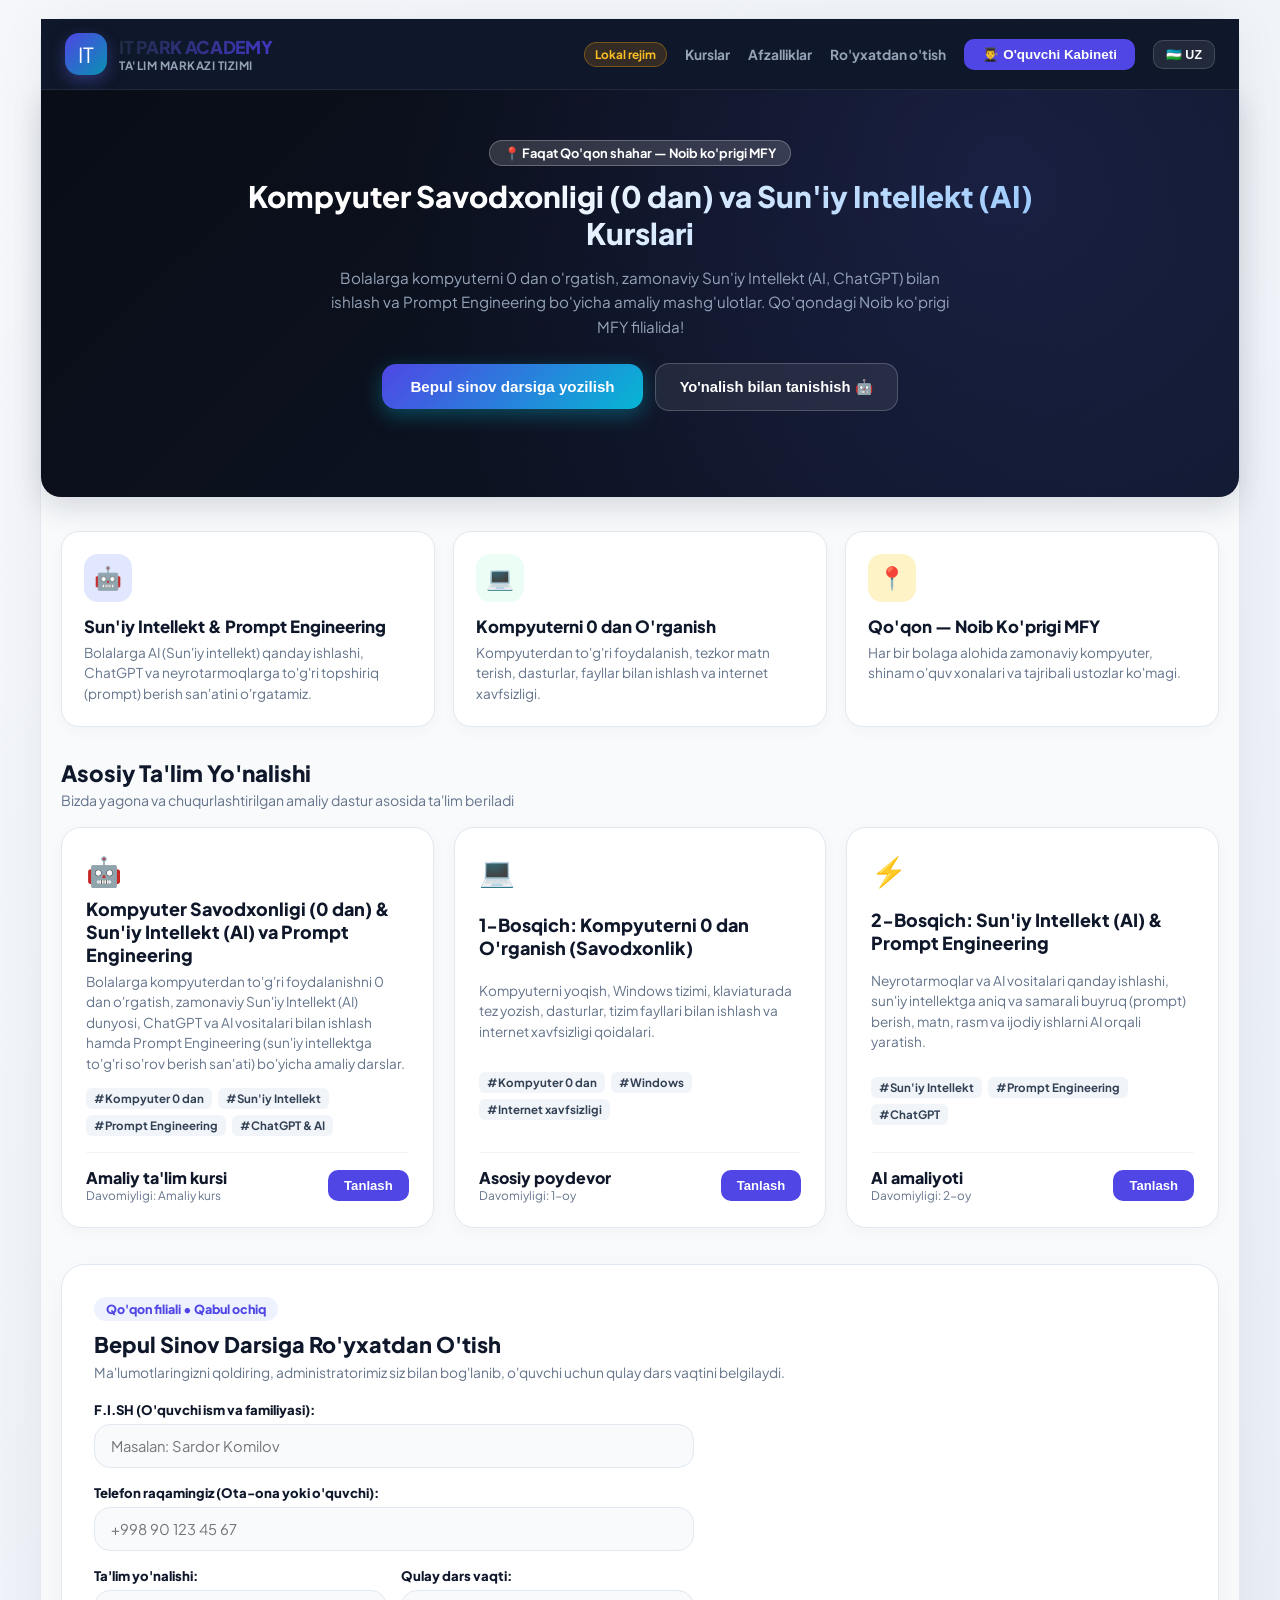
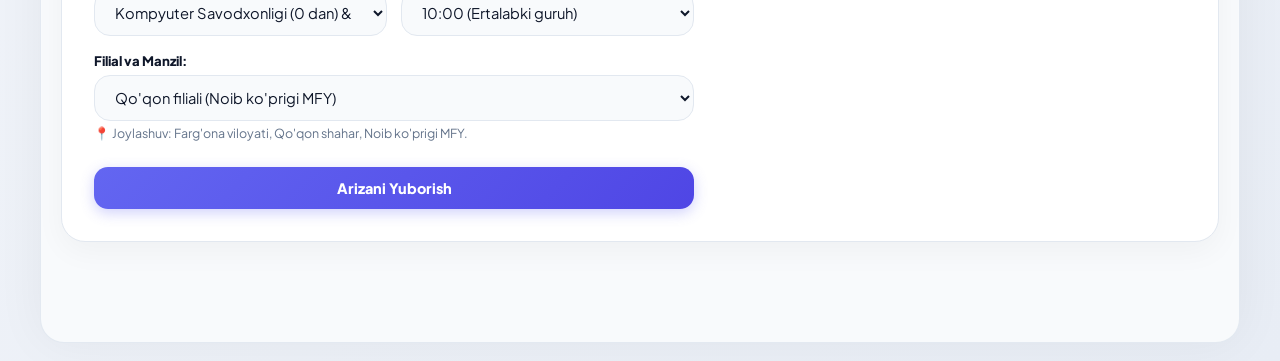
==== it_kurs_ball/index.html @ 003ab90c "Add files via upload" ====
<!DOCTYPE html>
<html lang="uz">
<head>
  <meta charset="UTF-8">
  <meta name="viewport" content="width=device-width, initial-scale=1.0, maximum-scale=1.0, user-scalable=no">
  <title>IT PARK ACADEMY — Ta'lim Markazi Tizimi</title>
  <link rel="preconnect" href="https://fonts.googleapis.com">
  <link rel="preconnect" href="https://fonts.gstatic.com" crossorigin>
  <link href="https://fonts.googleapis.com/css2?family=Plus+Jakarta+Sans:wght@400;600;700;800;900&family=JetBrains+Mono:wght@600;800&display=swap" rel="stylesheet">
  <link rel="stylesheet" href="style.css">
</head>
<body>

  <div class="app-container" style="padding-bottom: 40px;">
    
    <!-- Yuqori Asosiy Navbar -->
    <nav class="top-navbar">
      <div class="brand-info">
        <div class="brand-logo" style="background: linear-gradient(135deg, #4f46e5, #0891b2);">IT</div>
        <div>
          <h1 class="brand-name" data-i18n="brandTitle" style="font-size: 1.1rem; color: #fff;">IT PARK ACADEMY</h1>
          <p class="brand-tag" data-i18n="brandSubtitle" style="font-size: 0.72rem; color: #94a3b8;">Ta'lim Markazi Tizimi</p>
        </div>
      </div>

      <!-- Mehmon navigatsiyasi (Admin kirish joyi ko'rinmaydi) -->
      <div id="navGuestActions" class="nav-links-wrap">
        <span class="cloud-status-badge" id="cloudStatusBadge" title="Yagona umumiy bulutli baza holati">☁️ Bulut: Tekshirilmoqda</span>
        <a class="nav-link-item" onclick="scrollToCourses()" data-i18n="navCourses">Kurslar</a>
        <a class="nav-link-item" onclick="scrollToFeatures()" data-i18n="navFeatures">Afzalliklar</a>
        <a class="nav-link-item" onclick="scrollToRegister()" data-i18n="navRegister">Ro'yxatdan o'tish</a>
        <button class="btn-auth-trigger" onclick="openStudentAuthModal()">
          <span data-i18n="navLogin">👨‍🎓 O'quvchi Kabineti</span>
        </button>
        <button class="lang-switch-btn" id="langSwitchBtn" onclick="toggleLanguage()">
          🇺🇿 UZ
        </button>
      </div>

      <!-- O'quvchi kirgandagi navigatsiya -->
      <div id="navUserActions" class="nav-links-wrap" style="display: none;">
        <span class="cloud-status-badge" id="cloudUserStatusBadge" title="Yagona umumiy bulutli baza holati">☁️ Bulut: Tekshirilmoqda</span>
        <button class="btn-logout" onclick="studentLogout()">
          <span data-i18n="navLogout">🚪 Chiqish</span>
        </button>
        <button class="lang-switch-btn" onclick="toggleLanguage()">
          🇺🇿 UZ
        </button>
      </div>
    </nav>

    <!-- ========================================================
         1. MEHMON SAHIFASI (FAQAT KURS VA RO'YXATDAN O'TISH)
         ======================================================== -->
    <main id="viewGuestLanding" class="view-section">
      <!-- Hero Section -->
      <section class="landing-hero" style="border-radius: 0 0 20px 20px;">
        <div style="display:inline-block; background:rgba(255,255,255,0.15); border:1px solid rgba(255,255,255,0.25); padding:4px 14px; border-radius:20px; font-size:0.8rem; font-weight:700; margin-bottom:12px;">
          📍 Faqat Qo'qon shahar — Noib ko'prigi MFY
        </div>
        <h2 class="hero-title-main" data-i18n="heroTitle" style="font-size: 1.85rem; max-width: 800px; margin: 0 auto 14px;">
          Kompyuter Savodxonligi (0 dan) va Sun'iy Intellekt (AI) Kurslari
        </h2>
        <p class="hero-subtitle-main" data-i18n="heroSubtitle" style="font-size: 0.95rem; margin-bottom: 24px;">
          Bolalarga kompyuterni 0 dan o'rgatish, zamonaviy Sun'iy Intellekt (AI, ChatGPT) bilan ishlash va Prompt Engineering bo'yicha amaliy mashg'ulotlar. Qo'qondagi Noib ko'prigi MFY filialida!
        </p>

        <div class="hero-cta-wrap">
          <button class="btn-hero-lead" onclick="scrollToRegister()">
            <span data-i18n="btnRegisterTrial">🎯 Bepul sinov darsiga yozilish</span>
          </button>
          <button class="btn-hero-secondary" onclick="scrollToCourses()">
            <span>Yo'nalish bilan tanishish 🤖</span>
          </button>
        </div>
      </section>

      <div class="landing-body-wrap">
        <!-- Afzalliklar -->
        <div id="featuresSection" class="landing-features-grid" style="margin-top: 10px;">
          <div class="feat-card">
            <div class="feat-icon-bubble" style="background:#e0e7ff; color:#4338ca;">🤖</div>
            <h4 class="feat-title">Sun'iy Intellekt & Prompt Engineering</h4>
            <p class="feat-desc">Bolalarga AI (Sun'iy intellekt) qanday ishlashi, ChatGPT va neyrotarmoqlarga to'g'ri topshiriq (prompt) berish san'atini o'rgatamiz.</p>
          </div>
          <div class="feat-card">
            <div class="feat-icon-bubble" style="background:#ecfdf5; color:#047857;">💻</div>
            <h4 class="feat-title">Kompyuterni 0 dan O'rganish</h4>
            <p class="feat-desc">Kompyuterdan to'g'ri foydalanish, tezkor matn terish, dasturlar, fayllar bilan ishlash va internet xavfsizligi.</p>
          </div>
          <div class="feat-card">
            <div class="feat-icon-bubble" style="background:#fef3c7; color:#b45309;">📍</div>
            <h4 class="feat-title">Qo'qon — Noib Ko'prigi MFY</h4>
            <p class="feat-desc">Har bir bolaga alohida zamonaviy kompyuter, shinam o'quv xonalari va tajribali ustozlar ko'magi.</p>
          </div>
        </div>

        <!-- Kurslar Ro'yxati -->
        <div style="margin: 30px 0 10px;">
          <h3 style="font-size: 1.4rem; font-weight: 800; color: #0f172a; margin-bottom: 4px;">Asosiy Ta'lim Yo'nalishi</h3>
          <p style="font-size: 0.88rem; color: #64748b; margin-bottom: 16px;">Bizda yagona va chuqurlashtirilgan amaliy dastur asosida ta'lim beriladi</p>
          <div class="courses-catalog-grid" id="guestCoursesGrid">
            <!-- JS orqali to'ldiriladi -->
          </div>
        </div>

        <!-- Ro'yxatdan O'tish Formasi (Bosh sahifaning o'zida) -->
        <section id="registerSection" class="landing-register-section">
          <div class="clean-badge">Qo'qon filiali • Qabul ochiq</div>
          <h3 style="font-size: 1.35rem; font-weight: 800; color: #0f172a; margin-bottom: 6px;">
            Bepul Sinov Darsiga Ro'yxatdan O'tish
          </h3>
          <p style="font-size: 0.86rem; color: #64748b; margin-bottom: 20px;">
            Ma'lumotlaringizni qoldiring, administratorimiz siz bilan bog'lanib, o'quvchi uchun qulay dars vaqtini belgilaydi.
          </p>

          <form id="guestRegisterForm" onsubmit="submitGuestRegistration(event)" style="max-width: 600px;">
            <div class="form-group">
              <label>F.I.SH (O'quvchi ism va familiyasi):</label>
              <input type="text" id="regName" class="app-input" placeholder="Masalan: Sardor Komilov" required>
            </div>

            <div class="form-group">
              <label>Telefon raqamingiz (Ota-ona yoki o'quvchi):</label>
              <input type="tel" id="regPhone" class="app-input" placeholder="+998 90 123 45 67" required>
            </div>

            <div style="display: grid; grid-template-columns: repeat(auto-fit, minmax(240px, 1fr)); gap: 14px;">
              <div class="form-group">
                <label>Ta'lim yo'nalishi:</label>
                <select id="regCourseSelect" class="app-select">
                  <option value="Kompyuter Savodxonligi (0 dan) & Sun'iy Intellekt (AI) va Prompt Engineering" selected>Kompyuter Savodxonligi (0 dan) & Sun'iy Intellekt (AI)</option>
                </select>
              </div>

              <div class="form-group">
                <label>Qulay dars vaqti:</label>
                <select id="regTimeSelect" class="app-select">
                  <option value="10:00 (Ertalabki)">10:00 (Ertalabki guruh)</option>
                  <option value="13:00 (Tushki)">13:00 (Tushki guruh)</option>
                  <option value="15:00 (Kunduzgi)">15:00 (Kunduzgi guruh)</option>
                  <option value="17:00 (Kechki)">17:00 (Kechki guruh)</option>
                </select>
              </div>
            </div>

            <div class="form-group">
              <label>Filial va Manzil:</label>
              <select id="regBranchSelect" class="app-select">
                <option value="Qo'qon filiali (Noib ko'prigi MFY)" selected>Qo'qon filiali (Noib ko'prigi MFY)</option>
              </select>
              <small style="color: #64748b; font-size: 0.78rem; margin-top: 4px; display: block;">📍 Joylashuv: Farg'ona viloyati, Qo'qon shahar, Noib ko'prigi MFY.</small>
            </div>

            <button type="submit" class="btn-primary" style="margin-top: 10px; width: 100%; padding: 12px;">
              Arizani Yuborish
            </button>
          </form>
        </section>
      </div>
    </main>

    <!-- ========================================================
         2. O'QUVCHI KABINETI (FAQAT O'Z MA'LUMOTLARI)
         ======================================================== -->
    <main id="viewStudentPortal" class="view-section" style="display: none;">
      <!-- O'quvchi ma'lumoti paneli -->
      <div style="background: #ffffff; padding: 16px 22px; border-bottom: 1.5px solid #e2e8f0; display: flex; align-items: center; justify-content: space-between; flex-wrap: wrap; gap: 12px;">
        <div style="display: flex; align-items: center; gap: 12px;">
          <img src="" id="stHeaderAvatar" style="width: 44px; height: 44px; border-radius: 12px;">
          <div>
            <h3 style="font-size: 1.1rem; font-weight: 800; color: #0f172a;" id="stHeaderName">O'quvchi Ismi</h3>
            <div style="display: flex; align-items: center; gap: 8px; margin-top: 2px;">
              <span style="font-size: 0.8rem; color: #64748b;" id="stHeaderGroup">1-Guruh</span>
              <span style="font-size: 0.78rem; font-weight: 800; color: #4f46e5; background: #eef2ff; padding: 1px 8px; border-radius: 6px;" id="stHeaderId">ID: #1</span>
            </div>
          </div>
        </div>
        <div style="display: flex; align-items: center; gap: 10px;">
          <button type="button" class="btn-sm-action" onclick="setStudentSubTab('idcard')" style="background: #eef2ff; color: #4338ca; border: 1.5px solid #c7d2fe; padding: 6px 12px; border-radius: 8px; font-weight: 800; cursor: pointer;">
            🪪 Guvohnoma
          </button>
          <button type="button" class="btn-sm-action" onclick="openChangePasswordModal()" style="background: #f1f5f9; color: #334155; border: 1px solid #cbd5e1; padding: 6px 12px; border-radius: 8px; font-weight: 700; cursor: pointer;">
            🔑 Parolni o'zgartirish
          </button>
          <div style="background: #eef2ff; color: #4f46e5; padding: 6px 14px; border-radius: 20px; font-weight: 900; font-size: 0.9rem;" id="stHeaderXp">
            ⭐ 0 XP
          </div>
        </div>
      </div>

      <!-- O'quvchi Sub-Tab Navigatsiyasi -->
      <div class="sub-tabs-bar" id="studentSubTabsBar">
        <button class="sub-tab-btn active" data-subtab="schedule" onclick="setStudentSubTab('schedule')">
          <span data-i18n="tabSchedule">📅 Dars Jadvali</span>
        </button>
        <button class="sub-tab-btn" data-subtab="videos" onclick="setStudentSubTab('videos')">
          <span data-i18n="tabVideos">🎥 Video Darslar & Arxiv</span>
        </button>
        <button class="sub-tab-btn" data-subtab="homework" onclick="setStudentSubTab('homework')">
          <span data-i18n="tabHomework">📝 Uyga Vazifalar</span>
        </button>
        <button class="sub-tab-btn" data-subtab="leaderboard" onclick="setStudentSubTab('leaderboard')">
          <span data-i18n="tabLeaderboard">🏆 Reyting</span>
        </button>
        <button class="sub-tab-btn" data-subtab="shop" onclick="setStudentSubTab('shop')">
          <span data-i18n="tabShop">🛍️ Do'kon & Buyurtmalar</span>
        </button>
        <button class="sub-tab-btn" data-subtab="idcard" onclick="setStudentSubTab('idcard')">
          <span data-i18n="tabIdCard">🪪 Guvohnoma (ID Card)</span>
        </button>
      </div>

      <div class="student-content-wrap">
        <!-- Jadval -->
        <div id="stContentSchedule">
          <div id="stScheduleBox"></div>
        </div>

        <!-- Video Darslar -->
        <div id="stContentVideos" style="display: none;">
          <h4 style="font-size: 1.1rem; font-weight: 800; color: #0f172a; margin-bottom: 12px;">Dars Yozuvlari va Konspektlar</h4>
          <div class="video-archive-grid" id="stVideosBox"></div>
        </div>

        <!-- Uyga Vazifalar -->
        <div id="stContentHomework" style="display: none;">
          <!-- Ustoz e'lon qilgan faol vazifalar banneri -->
          <div style="margin-bottom: 20px;">
            <h4 style="font-size: 1.05rem; font-weight: 800; color: #0f172a; margin-bottom: 10px;">
              📌 Ustoz E'lon Qilgan Vazifalar
            </h4>
            <div id="stActiveTasksBox" style="display: grid; grid-template-columns: repeat(auto-fill, minmax(280px, 1fr)); gap: 12px; margin-bottom: 20px;"></div>
          </div>

          <div class="admin-desktop-grid">
            <div class="hw-assignment-card">
              <h4 style="font-size: 1.05rem; font-weight: 800; color: #0f172a; margin-bottom: 12px;">Yangi Vazifa Yuborish</h4>
              <form id="hwSubmitForm" onsubmit="submitHomeworkForm(event)">
                <div class="form-group">
                  <label>Mavzuni tanlang:</label>
                  <select id="hwTaskSelect" class="app-select">
                    <!-- JS dinamik ravishda to'ldiradi -->
                  </select>
                </div>
                <div class="form-group">
                  <label>GitHub yoki Figma havolasi:</label>
                  <input type="url" id="hwLinkInput" class="app-input" placeholder="https://github.com/... yoki https://figma.com/...">
                </div>
                <div class="form-group">
                  <label>Qisqacha izoh:</label>
                  <textarea id="hwNoteInput" class="app-input" rows="3" placeholder="Yechim bo'yicha ma'lumot va izohingiz"></textarea>
                </div>
                <button type="submit" class="btn-primary" style="width: 100%;">Vazifani Topshirish</button>
              </form>
            </div>

            <div>
              <h4 style="font-size: 1.05rem; font-weight: 800; color: #0f172a; margin-bottom: 12px;">Topshirilgan Vazifalar & Ustoz Bahosi</h4>
              <div id="stHomeworkHistory"></div>
            </div>
          </div>
        </div>

        <!-- Reyting -->
        <div id="stContentLeaderboard" style="display: none;">
          <div id="stLeaderboardBox"></div>
        </div>

        <!-- Do'kon -->
        <div id="stContentShop" style="display: none;">
          <div id="stShopBox"></div>
        </div>

        <!-- O'quvchi Guvohnomasi (Kartochka) -->
        <div id="stContentIdCard" style="display: none;">
          <div id="stIdCardBox"></div>
        </div>
      </div>
    </main>

  </div>

  <!-- ========================================================
       MODALLAR: O'QUVCHI KIRISHI (XAVFSIZ PAROL BILAN)
       ======================================================== -->
  <div class="modal-overlay" id="studentAuthModal">
    <div class="modal-card" style="max-width: 440px;">
      <div style="display: flex; justify-content: space-between; align-items: center; margin-bottom: 12px;">
        <h3 class="modal-title" style="margin: 0; font-size: 1.2rem;">🔐 O'quvchi Kabinetiga Kirish</h3>
        <button class="btn-cancel" style="padding: 4px 8px;" onclick="closeStudentAuthModal()">✕</button>
      </div>

      <p style="font-size: 0.85rem; color: #64748b; margin-bottom: 16px;">
        Shaxsiy kabinetingizga kirish uchun telefon raqamingiz (yoki ID raqam) hamda maxfiy parolingizni kiriting.
      </p>

      <form id="formStudentLogin" onsubmit="submitStudentLogin(event)">
        <div class="form-group">
          <label>Telefon raqam yoki O'quvchi ID:</label>
          <input type="text" id="studentLoginInput" class="app-input" placeholder="+998 90 123 45 01 yoki ID: 1" required autocomplete="username">
        </div>

        <div class="form-group">
          <label>Maxfiy Parol (PIN-kod):</label>
          <div style="position: relative;">
            <input type="password" id="studentLoginPin" class="app-input" placeholder="Parolni kiriting" required autocomplete="current-password" style="padding-right: 42px;">
            <button type="button" onclick="togglePasswordVisibility('studentLoginPin')" style="position: absolute; right: 10px; top: 50%; transform: translateY(-50%); background: none; border: none; cursor: pointer; font-size: 1.1rem; color: #64748b;" title="Parolni ko'rsatish/yashirish">👁️</button>
          </div>
          <span style="font-size: 0.76rem; color: #64748b; margin-top: 5px; display: block;">
            💡 Standart boshlang'ich parol: <strong>1234</strong> (kabinet ichida o'zgartirish mumkin).
          </span>
        </div>

        <button type="submit" class="btn-primary" style="width: 100%; padding: 12px; margin-top: 10px; font-weight: 700;">
          Kabinetga Kirish
        </button>
      </form>
    </div>
  </div>

  <!-- Parolni O'zgartirish Modali -->
  <div class="modal-overlay" id="changePasswordModal">
    <div class="modal-card" style="max-width: 420px;">
      <div style="display: flex; justify-content: space-between; align-items: center; margin-bottom: 12px;">
        <h3 class="modal-title" style="margin: 0; font-size: 1.15rem;">🔑 Parolni O'zgartirish</h3>
        <button class="btn-cancel" style="padding: 4px 8px;" onclick="closeChangePasswordModal()">✕</button>
      </div>

      <form id="formChangePassword" onsubmit="submitChangePassword(event)">
        <div class="form-group">
          <label>Amaldagi (eski) parol:</label>
          <input type="password" id="oldPasswordInput" class="app-input" placeholder="Hozirgi parol (masalan: 1234)" required>
        </div>
        <div class="form-group">
          <label>Yangi parol (kamida 4 ta belgi):</label>
          <input type="password" id="newPasswordInput" class="app-input" placeholder="Yangi maxfiy parol" required minlength="4">
        </div>
        <div class="form-group">
          <label>Yangi parolni takrorlang:</label>
          <input type="password" id="confirmPasswordInput" class="app-input" placeholder="Yangi parolni tasdiqlang" required minlength="4">
        </div>
        <div class="modal-actions" style="margin-top: 16px;">
          <button type="button" class="btn-cancel" onclick="closeChangePasswordModal()">Bekor qilish</button>
          <button type="submit" class="btn-primary">Saqlash</button>
        </div>
      </form>
    </div>
  </div>

  <!-- Video Dars Player Modali -->
  <div class="modal-overlay" id="videoPlayerModal">
    <div class="modal-card" style="max-width: 650px; width: 95%;">
      <div style="display: flex; justify-content: space-between; align-items: center; margin-bottom: 10px;">
        <h4 id="videoModalTitle" style="font-size: 1.1rem; font-weight: 800; color: #0f172a; margin: 0;"></h4>
        <button class="btn-cancel" style="padding: 4px 8px;" onclick="closeVideoModal()">✕</button>
      </div>
      <p style="font-size: 0.8rem; color: #64748b; margin-bottom: 12px;" id="videoModalTeacher"></p>

      <div style="position:relative; padding-bottom:56.25%; height:0; overflow:hidden; border-radius:12px; background:#000; margin-bottom:12px;">
        <iframe id="videoIframe" src="" style="position:absolute; top:0; left:0; width:100%; height:100%; border:none;" allowfullscreen></iframe>
      </div>

      <div style="background:#f8fafc; border:1px solid #e2e8f0; border-radius:10px; padding:12px; font-size: 0.84rem; color: #475569;">
        <strong>Dars konspekti:</strong>
        <p id="videoModalSummary" style="margin: 4px 0 8px;"></p>
        <div id="videoModalNotes" style="color: #166534; background: #f0fdf4; padding: 6px 10px; border-radius: 6px;"></div>
      </div>
    </div>
  </div>

  <!-- Google Firebase Realtime Database SDK (Markaziy umumiy bulutli baza) -->
  <script src="https://www.gstatic.com/firebasejs/9.23.0/firebase-app-compat.js"></script>
  <script src="https://www.gstatic.com/firebasejs/9.23.0/firebase-database-compat.js"></script>
  <script src="cloud-db.js"></script>
  <script src="app.js"></script>
</body>
</html>
---- it_kurs_ball/style.css ----
* {
  margin: 0;
  padding: 0;
  box-sizing: border-box;
  -webkit-tap-highlight-color: transparent;
  touch-action: manipulation;
}

:root {
  /* Ochiq, toza va zamonaviy ranglar palitrasi */
  --bg-main: #f0f4f9;
  --bg-gradient: linear-gradient(135deg, #f5f7fb 0%, #e8edf5 100%);
  --bg-card: #ffffff;
  --bg-card-sub: #f8fafc;
  --border-color: rgba(226, 232, 240, 0.9);
  --border-focus: #6366f1;
  
  /* Jonli yorqin aksentlar (Stikerlar va badgelar uchun) */
  --primary-blue: #3b82f6;
  --primary-purple: #8b5cf6;
  --primary-pink: #ec4899;
  --accent-gold: #f59e0b;
  --accent-green: #10b981;
  --accent-red: #ef4444;
  --accent-cyan: #06b6d4;

  /* Matn ranglari */
  --text-dark: #0f172a;
  --text-muted: #64748b;
  --text-dim: #94a3b8;

  /* Yumshoq, chiroyli soyalar */
  --shadow-sm: 0 4px 12px rgba(99, 102, 241, 0.05);
  --shadow-md: 0 10px 25px rgba(99, 102, 241, 0.08), 0 2px 6px rgba(0, 0, 0, 0.04);
  --shadow-card: 0 14px 34px rgba(15, 23, 42, 0.06), 0 4px 12px rgba(0, 0, 0, 0.02);
  --shadow-glow: 0 0 20px rgba(99, 102, 241, 0.25);
}

body {
  font-family: 'Plus Jakarta Sans', 'Segoe UI Emoji', 'Noto Color Emoji', 'Apple Color Emoji', -apple-system, BlinkMacSystemFont, sans-serif;
  background: var(--bg-gradient);
  color: var(--text-dark);
  min-height: 100vh;
  display: flex;
  justify-content: center;
  overflow-x: hidden;
}

.landing-body-wrap {
  padding: 24px 20px;
}
.student-content-wrap {
  padding: 22px;
}
.admin-content-wrap {
  padding: 24px 20px;
}

/* App Asosiy Konteyner */
.app-container {
  width: 100%;
  max-width: 1200px;
  min-height: 100vh;
  background: #f8fafc;
  display: flex;
  flex-direction: column;
  position: relative;
  padding-bottom: 110px;
  margin: 0 auto;
  box-shadow: 0 0 50px rgba(0, 0, 0, 0.05);
}

@media (min-width: 900px) {
  .app-container {
    margin: 18px auto;
    border-radius: 24px;
    border: 1.5px solid var(--border-color);
    min-height: calc(100vh - 36px);
  }
}

/* Header */
.app-header {
  padding: 16px 20px;
  background: rgba(255, 255, 255, 0.92);
  backdrop-filter: blur(16px);
  -webkit-backdrop-filter: blur(16px);
  border-bottom: 1px solid var(--border-color);
  display: flex;
  align-items: center;
  justify-content: space-between;
  position: sticky;
  top: 0;
  z-index: 50;
  box-shadow: var(--shadow-sm);
}

.brand-info {
  display: flex;
  align-items: center;
  gap: 12px;
}

.brand-logo {
  width: 42px;
  height: 42px;
  background: linear-gradient(135deg, #6366f1, #ec4899);
  border-radius: 14px;
  display: flex;
  align-items: center;
  justify-content: center;
  font-size: 1.3rem;
  box-shadow: 0 6px 15px rgba(99, 102, 241, 0.35);
  color: #fff;
}

.brand-name {
  font-size: 1.15rem;
  font-weight: 900;
  letter-spacing: -0.3px;
  background: linear-gradient(135deg, #1e293b 0%, #4338ca 100%);
  -webkit-background-clip: text;
  -webkit-text-fill-color: transparent;
}

.brand-tag {
  font-size: 0.72rem;
  color: var(--text-muted);
  font-weight: 700;
  text-transform: uppercase;
  letter-spacing: 0.5px;
}

.admin-toggle-btn {
  background: #fff;
  border: 1.5px solid #e2e8f0;
  color: #334155;
  padding: 8px 16px;
  border-radius: 25px;
  font-size: 0.82rem;
  font-weight: 800;
  cursor: pointer;
  display: flex;
  align-items: center;
  gap: 6px;
  box-shadow: 0 2px 8px rgba(0, 0, 0, 0.04);
  transition: all 0.25s ease;
}

.admin-toggle-btn:hover, .admin-toggle-btn.active {
  background: linear-gradient(135deg, #6366f1, #8b5cf6);
  color: #fff;
  border-color: transparent;
  box-shadow: 0 6px 18px rgba(99, 102, 241, 0.35);
}

/* Tab tarkiblari */
.tab-content {
  display: none;
  padding: 20px 18px;
  animation: fadeIn 0.3s cubic-bezier(0.16, 1, 0.3, 1);
}

.tab-content.active {
  display: block;
}

@keyframes fadeIn {
  from { opacity: 0; transform: translateY(10px); }
  to { opacity: 1; transform: translateY(0); }
}

/* TAB 1: PROFIL KARTASI (CHIROYLI OCH FONDA) */
/* Avatar uslublarini tanlash */
.avatar-styles-bar {
  display: flex;
  align-items: center;
  gap: 10px;
  margin-bottom: 14px;
  background: #ffffff;
  padding: 8px 12px;
  border-radius: 16px;
  border: 1.5px solid #e2e8f0;
  box-shadow: var(--shadow-sm);
  overflow-x: auto;
}

.style-bar-label {
  font-size: 0.8rem;
  font-weight: 800;
  color: var(--text-dark);
  white-space: nowrap;
}

.style-pills-row {
  display: flex;
  gap: 6px;
}

.avatar-style-btn {
  background: #f1f5f9;
  border: 1px solid #e2e8f0;
  color: #475569;
  font-family: inherit;
  font-size: 0.78rem;
  font-weight: 800;
  padding: 5px 12px;
  border-radius: 14px;
  cursor: pointer;
  white-space: nowrap;
  transition: all 0.2s;
}

.avatar-style-btn:hover {
  background: #e2e8f0;
}

.avatar-style-btn.active {
  background: linear-gradient(135deg, #6366f1, #4f46e5);
  border-color: transparent;
  color: #fff;
  box-shadow: 0 3px 10px rgba(99, 102, 241, 0.3);
}

.profile-select-pill {
  background: #f1f5f9;
  border: 1px solid #cbd5e1;
  border-radius: 12px;
  padding: 6px 12px;
  font-family: inherit;
  font-size: 0.85rem;
  font-weight: 800;
  color: #4338ca;
  outline: none;
  cursor: pointer;
}

.profile-hero-card {
  background: #ffffff;
  border: 1.5px solid #e2e8f0;
  border-radius: 28px;
  padding: 0 20px 24px;
  box-shadow: var(--shadow-card);
  position: relative;
  overflow: hidden;
  margin-bottom: 20px;
}

/* Banner orqa foni (Gamer Profile Cover) */
.card-cover-banner {
  height: 80px;
  margin: 0 -20px 0;
  background: linear-gradient(135deg, #6366f1 0%, #a855f7 50%, #ec4899 100%);
  position: relative;
  display: flex;
  align-items: flex-start;
  justify-content: flex-end;
  padding: 12px 16px;
}

.student-id-tag {
  background: rgba(15, 23, 42, 0.45);
  backdrop-filter: blur(8px);
  color: #fff;
  font-family: 'JetBrains Mono', monospace;
  font-size: 0.72rem;
  font-weight: 800;
  padding: 3px 10px;
  border-radius: 20px;
  letter-spacing: 0.5px;
}

.profile-top {
  display: flex;
  align-items: flex-end;
  gap: 16px;
  margin-top: -36px;
  margin-bottom: 18px;
  position: relative;
  z-index: 2;
}

/* Avatar Konteyneri — 3D Glossy VIP Uslubida */
.avatar-wrapper {
  position: relative;
  width: 90px;
  height: 90px;
  border-radius: 50%;
  padding: 4px;
  background: linear-gradient(135deg, #6366f1, #a855f7, #ec4899);
  box-shadow: 0 12px 28px rgba(99, 102, 241, 0.35), 0 0 0 3px #ffffff;
  transition: all 0.3s cubic-bezier(0.175, 0.885, 0.32, 1.275);
  cursor: pointer;
}

.avatar-wrapper:hover {
  transform: scale(1.08) rotate(3deg);
  box-shadow: 0 16px 35px rgba(99, 102, 241, 0.45), 0 0 0 4px #6366f1;
}

.avatar-wrapper img {
  width: 100%;
  height: 100%;
  border-radius: 50%;
  background: linear-gradient(135deg, #f8fafc, #ede9fe);
  object-fit: cover;
  border: 2px solid #ffffff;
  display: block;
}

/* Online faollik indikatori */
.avatar-wrapper::after {
  content: '';
  position: absolute;
  top: 4px;
  right: 4px;
  width: 14px;
  height: 14px;
  background: #22c55e;
  border: 2.5px solid #ffffff;
  border-radius: 50%;
  box-shadow: 0 2px 6px rgba(34, 197, 94, 0.5);
  z-index: 3;
}

.avatar-badge {
  position: absolute;
  bottom: -4px;
  right: -4px;
  background: linear-gradient(135deg, #f59e0b, #d97706);
  color: #fff;
  font-size: 0.78rem;
  font-weight: 900;
  padding: 4px 10px;
  border-radius: 16px;
  box-shadow: 0 4px 12px rgba(245, 158, 11, 0.45);
  border: 2.5px solid #fff;
  z-index: 4;
}

/* Reytingdagi Mini Avatarlar */
.leader-avatar {
  width: 48px;
  height: 48px;
  border-radius: 50%;
  background: #f1f5f9;
  border: 2.5px solid #ffffff;
  box-shadow: 0 4px 12px rgba(0, 0, 0, 0.08);
  padding: 1px;
  transition: transform 0.2s;
}

.leader-item:hover .leader-avatar {
  transform: scale(1.12);
}

/* Podium Avatarlari (Top 3) */
.podium-avatar {
  width: 62px;
  height: 62px;
  border-radius: 50%;
  padding: 3px;
  background: #ffffff;
  border: 3px solid #cbd5e1;
  margin-bottom: 8px;
  box-shadow: 0 8px 20px rgba(0, 0, 0, 0.1);
  transition: transform 0.25s;
}

.podium-avatar.winner {
  width: 82px;
  height: 82px;
  padding: 4px;
  background: linear-gradient(135deg, #f59e0b, #fbbf24);
  border: 3px solid #ffffff;
  box-shadow: 0 12px 30px rgba(245, 158, 11, 0.5), 0 0 20px rgba(251, 191, 36, 0.4);
  animation: winnerPulse 2.5s infinite ease-in-out;
}

@keyframes winnerPulse {
  0%, 100% { transform: scale(1); }
  50% { transform: scale(1.05); }
}

.user-name {
  font-size: 1.35rem;
  font-weight: 900;
  color: var(--text-dark);
  margin-bottom: 2px;
}

.user-group {
  font-size: 0.82rem;
  color: var(--text-muted);
  font-weight: 600;
  margin-bottom: 6px;
}

.level-pill {
  display: inline-flex;
  align-items: center;
  gap: 6px;
  background: #ede9fe;
  color: #6d28d9;
  font-size: 0.76rem;
  font-weight: 800;
  padding: 4px 12px;
  border-radius: 20px;
  border: 1px solid #ddd6fe;
}

.progress-hint {
  font-size: 0.72rem;
  color: var(--text-muted);
  font-weight: 600;
  text-align: right;
  margin-top: 4px;
}

/* Haftalik Streak Tracker */
.streak-week-card {
  background: #ffffff;
  border: 1.5px solid #e2e8f0;
  border-radius: 22px;
  padding: 16px 18px;
  box-shadow: var(--shadow-sm);
  margin-bottom: 20px;
}

.streak-header {
  display: flex;
  align-items: center;
  justify-content: space-between;
  margin-bottom: 12px;
}

.streak-count-badge {
  background: #fef2f2;
  color: #dc2626;
  font-size: 0.75rem;
  font-weight: 800;
  padding: 4px 10px;
  border-radius: 12px;
  border: 1px solid #fee2e2;
}

.days-streak-row {
  display: grid;
  grid-template-columns: repeat(7, 1fr);
  gap: 6px;
}

.day-box {
  background: #f8fafc;
  border: 1.5px solid #e2e8f0;
  border-radius: 14px;
  padding: 8px 4px;
  text-align: center;
  display: flex;
  flex-direction: column;
  align-items: center;
  gap: 3px;
}

.day-box.active {
  background: #fff7ed;
  border-color: #ffedd5;
  box-shadow: 0 4px 10px rgba(249, 115, 22, 0.12);
}

.day-box.active .day-flame {
  animation: pulseFlame 1.8s infinite ease-in-out;
}

@keyframes pulseFlame {
  0%, 100% { transform: scale(1); }
  50% { transform: scale(1.18); }
}

.day-flame {
  font-size: 1.25rem;
}

.day-name {
  font-size: 0.7rem;
  font-weight: 800;
  color: var(--text-muted);
}

.day-box.active .day-name {
  color: #ea580c;
}

/* 4-talik Tezkor Statistikalar */
.quick-stats-grid {
  display: grid;
  grid-template-columns: repeat(4, 1fr);
  gap: 10px;
  margin-bottom: 22px;
}

.stat-card {
  background: #ffffff;
  border: 1.5px solid #e2e8f0;
  border-radius: 18px;
  padding: 12px 6px;
  text-align: center;
  box-shadow: var(--shadow-sm);
  transition: transform 0.2s;
}

.stat-icon {
  font-size: 1.35rem;
  margin-bottom: 3px;
}

.stat-num {
  font-family: 'JetBrains Mono', monospace;
  font-size: 1.15rem;
  font-weight: 900;
  color: var(--text-dark);
  margin-bottom: 1px;
}

.stat-label {
  font-size: 0.68rem;
  color: var(--text-muted);
  font-weight: 700;
}

/* Nishonlar Vitrinasi (Badges) */
.badges-showcase-grid {
  display: grid;
  grid-template-columns: repeat(5, 1fr);
  gap: 8px;
}

.badge-item {
  background: #ffffff;
  border: 1.5px solid #e2e8f0;
  border-radius: 16px;
  padding: 12px 6px 8px;
  text-align: center;
  box-shadow: var(--shadow-sm);
  display: flex;
  flex-direction: column;
  align-items: center;
  transition: all 0.2s;
  cursor: pointer;
}

.badge-item:hover {
  transform: translateY(-2px);
  border-color: #6366f1;
}

.badge-icon-box {
  width: 40px;
  height: 40px;
  border-radius: 12px;
  background: linear-gradient(135deg, #ede9fe, #ddd6fe);
  display: flex;
  align-items: center;
  justify-content: center;
  font-size: 1.3rem;
  margin-bottom: 5px;
  box-shadow: 0 4px 10px rgba(99, 102, 241, 0.15);
}

.badge-title {
  font-size: 0.65rem;
  font-weight: 800;
  color: var(--text-dark);
  line-height: 1.2;
}

.badge-item.locked {
  opacity: 0.5;
  background: #f1f5f9;
}

.badge-item.locked .badge-icon-box {
  background: #e2e8f0;
  box-shadow: none;
}

/* Tarix Ro'yxati */
.section-block {
  margin-top: 15px;
}

.section-header {
  display: flex;
  align-items: center;
  justify-content: space-between;
  margin-bottom: 12px;
}

.section-title {
  font-size: 1.05rem;
  font-weight: 800;
  color: var(--text-dark);
}

.section-badge {
  font-size: 0.75rem;
  color: var(--text-muted);
  font-weight: 700;
}

.history-list {
  display: flex;
  flex-direction: column;
  gap: 10px;
}

.history-item {
  background: #ffffff;
  border: 1.5px solid #e2e8f0;
  border-radius: 18px;
  padding: 14px 16px;
  display: flex;
  align-items: center;
  justify-content: space-between;
  box-shadow: var(--shadow-sm);
}

.history-left {
  display: flex;
  align-items: center;
  gap: 14px;
}

.history-icon-circle {
  width: 38px;
  height: 38px;
  border-radius: 12px;
  display: flex;
  align-items: center;
  justify-content: center;
  font-size: 1.1rem;
}

.history-icon-circle.plus {
  background: #dcfce7;
  color: #16a34a;
}

.history-icon-circle.minus {
  background: #fee2e2;
  color: #dc2626;
}

.history-title {
  font-size: 0.9rem;
  font-weight: 800;
  color: var(--text-dark);
  margin-bottom: 2px;
}

.history-time {
  font-size: 0.75rem;
  color: var(--text-muted);
}

.history-points {
  font-family: 'JetBrains Mono', monospace;
  font-size: 1rem;
  font-weight: 900;
}

.history-points.plus {
  color: #16a34a;
}

.history-points.minus {
  color: #dc2626;
}

/* TAB 2: REYTING (LEADERBOARD) */
.page-title {
  font-size: 1.45rem;
  font-weight: 900;
  color: var(--text-dark);
  margin-bottom: 4px;
  letter-spacing: -0.5px;
}

.page-desc {
  font-size: 0.85rem;
  color: var(--text-muted);
  margin-bottom: 16px;
}

/* Qidiruv va Guruh Filtrlari */
.filter-search-container {
  margin-bottom: 18px;
  display: flex;
  flex-direction: column;
  gap: 10px;
}

.search-box {
  position: relative;
  width: 100%;
}

.search-icon {
  position: absolute;
  left: 14px;
  top: 50%;
  transform: translateY(-50%);
  font-size: 1rem;
  color: var(--text-muted);
}

.search-input {
  width: 100%;
  background: #ffffff;
  border: 1.5px solid #e2e8f0;
  border-radius: 16px;
  padding: 12px 14px 12px 42px;
  font-family: inherit;
  font-size: 0.9rem;
  color: var(--text-dark);
  outline: none;
  box-shadow: var(--shadow-sm);
  transition: all 0.2s;
}

.search-input:focus {
  border-color: #6366f1;
  box-shadow: 0 0 0 3px rgba(99, 102, 241, 0.15);
}

.group-pills {
  display: flex;
  gap: 8px;
  overflow-x: auto;
  padding-bottom: 4px;
}

.group-pills::-webkit-scrollbar {
  display: none;
}

.group-pill {
  background: #ffffff;
  border: 1.5px solid #e2e8f0;
  color: var(--text-muted);
  font-family: inherit;
  font-size: 0.82rem;
  font-weight: 800;
  padding: 8px 16px;
  border-radius: 20px;
  cursor: pointer;
  white-space: nowrap;
  box-shadow: var(--shadow-sm);
  transition: all 0.2s ease;
}

.group-pill.active {
  background: linear-gradient(135deg, #6366f1, #4f46e5);
  border-color: transparent;
  color: #fff;
  box-shadow: 0 4px 14px rgba(99, 102, 241, 0.35);
}

/* PODIUM TOP 3 (O'yin uslubidagi podium) */
.podium-container {
  display: flex;
  align-items: flex-end;
  justify-content: center;
  gap: 12px;
  margin-bottom: 26px;
  padding-top: 15px;
}

.podium-place {
  flex: 1;
  display: flex;
  flex-direction: column;
  align-items: center;
  text-align: center;
}

.podium-crown {
  font-size: 1.6rem;
  margin-bottom: 4px;
  animation: bounceSlow 2s infinite ease-in-out;
}

@keyframes bounceSlow {
  0%, 100% { transform: translateY(0); }
  50% { transform: translateY(-5px); }
}

.podium-avatar {
  width: 56px;
  height: 56px;
  border-radius: 50%;
  padding: 3px;
  background: #cbd5e1;
  margin-bottom: 6px;
  box-shadow: 0 6px 15px rgba(0, 0, 0, 0.08);
}

.podium-avatar.winner {
  width: 72px;
  height: 72px;
  padding: 4px;
  background: linear-gradient(135deg, #f59e0b, #fbbf24);
  box-shadow: 0 8px 25px rgba(245, 158, 11, 0.45);
}

.podium-avatar img {
  width: 100%;
  height: 100%;
  border-radius: 50%;
  background: #f8fafc;
}

.podium-name {
  font-size: 0.88rem;
  font-weight: 800;
  color: var(--text-dark);
  max-width: 90px;
  overflow: hidden;
  text-overflow: ellipsis;
  white-space: nowrap;
}

.podium-xp {
  font-family: 'JetBrains Mono', monospace;
  font-size: 0.82rem;
  font-weight: 900;
  color: #4f46e5;
  margin-bottom: 8px;
}

.podium-pillar {
  width: 100%;
  border-radius: 18px 18px 0 0;
  display: flex;
  align-items: center;
  justify-content: center;
  font-family: 'JetBrains Mono', monospace;
  font-size: 1.35rem;
  font-weight: 900;
  color: #fff;
  box-shadow: var(--shadow-sm);
}

.pillar-1 {
  height: 105px;
  background: linear-gradient(180deg, #f59e0b, #d97706);
}

.pillar-2 {
  height: 80px;
  background: linear-gradient(180deg, #94a3b8, #64748b);
}

.pillar-3 {
  height: 65px;
  background: linear-gradient(180deg, #d97706, #b45309);
}

/* Reyting Ro'yxati */
.leaderboard-list {
  display: grid;
  grid-template-columns: repeat(auto-fill, minmax(340px, 1fr));
  gap: 12px;
}

.leader-row {
  display: flex;
  align-items: center;
  gap: 14px;
  background: #ffffff;
  border: 1.5px solid #e2e8f0;
  border-radius: 16px;
  padding: 12px 16px;
  box-shadow: 0 2px 6px rgba(0, 0, 0, 0.03);
  transition: all 0.2s ease;
}

.leader-row:hover {
  transform: translateY(-2px);
  border-color: #cbd5e1;
  box-shadow: 0 4px 12px rgba(0, 0, 0, 0.06);
}

.leader-row.current-user-row {
  border-color: #6366f1;
  background: #f5f3ff;
  box-shadow: 0 4px 16px rgba(99, 102, 241, 0.15);
}

.leader-rank {
  font-family: 'JetBrains Mono', monospace;
  font-size: 1.15rem;
  font-weight: 800;
  min-width: 32px;
  text-align: center;
  color: #64748b;
  flex-shrink: 0;
}

.leader-avatar {
  width: 44px;
  height: 44px;
  flex-shrink: 0;
  border-radius: 50%;
  overflow: hidden;
  border: 2px solid #e2e8f0;
  background: #f1f5f9;
  display: flex;
  align-items: center;
  justify-content: center;
}

.leader-avatar img {
  width: 100%;
  height: 100%;
  object-fit: cover;
  display: block;
}

.leader-info {
  flex: 1;
  min-width: 0;
}

.leader-name {
  font-size: 0.95rem;
  font-weight: 800;
  color: #0f172a;
  white-space: nowrap;
  overflow: hidden;
  text-overflow: ellipsis;
}

.leader-group {
  font-size: 0.78rem;
  color: #64748b;
  font-weight: 600;
  margin-top: 2px;
}

.leader-xp {
  display: flex;
  align-items: baseline;
  gap: 3px;
  font-family: 'JetBrains Mono', monospace;
  font-weight: 900;
  color: #4f46e5;
  background: #eef2ff;
  padding: 6px 12px;
  border-radius: 12px;
  border: 1px solid #c7d2fe;
  flex-shrink: 0;
}

.xp-val {
  font-size: 1.05rem;
}

.xp-lbl {
  font-size: 0.72rem;
  color: #6366f1;
}

.leader-item {
  background: #ffffff;
  border: 1.5px solid #e2e8f0;
  border-radius: 20px;
  padding: 14px 16px;
  display: flex;
  align-items: center;
  justify-content: space-between;
  box-shadow: var(--shadow-sm);
  transition: all 0.2s ease;
  cursor: pointer;
}

.leader-item:hover {
  transform: translateY(-2px);
  border-color: #cbd5e1;
}

.leader-item.current-user {
  border-color: #6366f1;
  background: #f5f3ff;
  box-shadow: 0 4px 18px rgba(99, 102, 241, 0.18);
}

.leader-left {
  display: flex;
  align-items: center;
  gap: 14px;
}

.leader-rank {
  font-family: 'JetBrains Mono', monospace;
  font-size: 1rem;
  font-weight: 900;
  width: 26px;
  color: var(--text-muted);
}

.leader-avatar {
  width: 44px;
  height: 44px;
  border-radius: 50%;
  background: #f1f5f9;
  border: 1px solid #e2e8f0;
}

.leader-title {
  font-size: 0.95rem;
  font-weight: 800;
  color: var(--text-dark);
}

.leader-sub {
  font-size: 0.75rem;
  color: var(--text-muted);
  font-weight: 600;
}

.leader-right {
  font-family: 'JetBrains Mono', monospace;
  font-size: 1rem;
  font-weight: 900;
  color: #4f46e5;
}

/* TAB 3: QUESTS */
.quests-list {
  display: flex;
  flex-direction: column;
  gap: 12px;
}

.quest-card {
  background: #ffffff;
  border: 1.5px solid #e2e8f0;
  border-radius: 22px;
  padding: 16px 18px;
  display: flex;
  align-items: center;
  justify-content: space-between;
  gap: 14px;
  box-shadow: var(--shadow-sm);
  transition: all 0.2s;
}

.quest-card:hover {
  transform: translateY(-2px);
  border-color: #cbd5e1;
}

.quest-icon {
  width: 50px;
  height: 50px;
  border-radius: 16px;
  background: #eef2ff;
  display: flex;
  align-items: center;
  justify-content: center;
  font-size: 1.6rem;
  box-shadow: 0 4px 10px rgba(99, 102, 241, 0.1);
}

.quest-info {
  flex: 1;
}

.quest-name {
  font-size: 0.98rem;
  font-weight: 800;
  color: var(--text-dark);
  margin-bottom: 3px;
}

.quest-desc {
  font-size: 0.78rem;
  color: var(--text-muted);
  line-height: 1.3;
}

.quest-xp-pill {
  background: #dcfce7;
  border: 1px solid #bbf7d0;
  color: #15803d;
  font-family: 'JetBrains Mono', monospace;
  font-size: 0.85rem;
  font-weight: 900;
  padding: 6px 12px;
  border-radius: 20px;
  white-space: nowrap;
}

/* TAB 4: SHOP (CHIROYLI STIKERLAR VA SOVG'ALAR) */
.shop-balance-pill {
  display: inline-flex;
  align-items: center;
  gap: 8px;
  background: #fef3c7;
  border: 1.5px solid #fde68a;
  color: #b45309;
  font-size: 0.88rem;
  font-weight: 800;
  padding: 6px 16px;
  border-radius: 25px;
  margin-bottom: 14px;
  box-shadow: var(--shadow-sm);
}

.shop-grid {
  display: grid;
  grid-template-columns: repeat(2, 1fr);
  gap: 14px;
}

.shop-item-card {
  background: #ffffff;
  border: 1.5px solid #e2e8f0;
  border-radius: 24px;
  padding: 20px 14px;
  text-align: center;
  display: flex;
  flex-direction: column;
  justify-content: space-between;
  box-shadow: var(--shadow-sm);
  transition: all 0.25s ease;
}

.shop-item-card:hover {
  border-color: #6366f1;
  transform: translateY(-4px);
  box-shadow: var(--shadow-md);
}

/* Stikerlar uchun maxsus ramka */
.shop-item-emoji {
  width: 70px;
  height: 70px;
  margin: 0 auto 12px;
  background: linear-gradient(135deg, #f8fafc, #ede9fe);
  border-radius: 20px;
  display: flex;
  align-items: center;
  justify-content: center;
  font-size: 2.5rem;
  box-shadow: 0 8px 18px rgba(99, 102, 241, 0.15);
  border: 2px solid #fff;
  transition: transform 0.2s;
}

.shop-item-card:hover .shop-item-emoji {
  transform: scale(1.1) rotate(5deg);
}

.shop-item-name {
  font-size: 0.92rem;
  font-weight: 800;
  color: var(--text-dark);
  margin-bottom: 5px;
}

.shop-item-desc {
  font-size: 0.75rem;
  color: var(--text-muted);
  margin-bottom: 14px;
  line-height: 1.35;
}

.btn-buy {
  background: linear-gradient(135deg, #6366f1, #4f46e5);
  color: #fff;
  border: none;
  font-family: 'JetBrains Mono', monospace;
  font-size: 0.85rem;
  font-weight: 800;
  padding: 10px 14px;
  border-radius: 14px;
  cursor: pointer;
  width: 100%;
  box-shadow: 0 4px 12px rgba(99, 102, 241, 0.3);
  transition: all 0.2s ease;
}

.btn-buy:active {
  transform: scale(0.96);
}

/* TAB 5: ADMIN PANEL */
.admin-panel-card {
  background: #ffffff;
  border: 1.5px solid #e2e8f0;
  border-radius: 26px;
  padding: 22px 18px;
  box-shadow: var(--shadow-card);
}

.admin-header {
  display: flex;
  justify-content: space-between;
  align-items: flex-start;
  margin-bottom: 18px;
}

.admin-title {
  font-size: 1.25rem;
  font-weight: 900;
  color: var(--text-dark);
}

.admin-sub {
  font-size: 0.78rem;
  color: var(--text-muted);
}

.form-group {
  margin-bottom: 16px;
}

.form-group label {
  display: block;
  font-size: 0.82rem;
  font-weight: 800;
  color: var(--text-dark);
  margin-bottom: 6px;
}

.app-select, .app-input {
  width: 100%;
  background: #f8fafc;
  border: 1.5px solid #e2e8f0;
  border-radius: 16px;
  color: var(--text-dark);
  padding: 12px 16px;
  font-family: inherit;
  font-size: 0.92rem;
  outline: none;
  transition: all 0.2s;
}

.app-select:focus, .app-input:focus {
  border-color: #6366f1;
  background: #fff;
  box-shadow: 0 0 0 3px rgba(99, 102, 241, 0.15);
}

.admin-filter-row {
  display: flex;
  gap: 10px;
}

@media (max-width: 400px) {
  .admin-filter-row {
    flex-direction: column;
    gap: 0;
  }
}

.quick-xp-buttons {
  display: grid;
  grid-template-columns: repeat(2, 1fr);
  gap: 10px;
}

.xp-btn {
  border: none;
  padding: 12px;
  border-radius: 14px;
  font-family: inherit;
  font-size: 0.88rem;
  font-weight: 800;
  cursor: pointer;
  transition: all 0.2s;
}

.xp-btn.green {
  background: #dcfce7;
  color: #15803d;
  border: 1.5px solid #bbf7d0;
}

.xp-btn.purple {
  background: #ede9fe;
  color: #6d28d9;
  border: 1.5px solid #ddd6fe;
}

.xp-btn.red {
  background: #fee2e2;
  color: #b91c1c;
  border: 1.5px solid #fecaca;
}

.xp-btn:active {
  transform: scale(0.97);
}

.custom-award-row {
  display: flex;
  gap: 8px;
  margin-top: 10px;
}

.btn-primary {
  background: linear-gradient(135deg, #6366f1, #4f46e5);
  color: #fff;
  font-weight: 800;
  border: none;
  border-radius: 14px;
  padding: 12px 20px;
  cursor: pointer;
  font-family: inherit;
  font-size: 0.9rem;
  box-shadow: 0 4px 14px rgba(99, 102, 241, 0.3);
  white-space: nowrap;
}

.btn-sm-action {
  background: #f1f5f9;
  border: 1px solid #cbd5e1;
  color: var(--text-dark);
  border-radius: 12px;
  padding: 7px 12px;
  font-size: 0.78rem;
  font-weight: 800;
  cursor: pointer;
  transition: all 0.2s;
}

.btn-sm-action:hover {
  background: #e2e8f0;
}

/* O'quvchilar ro'yxati (Admin ichida) */
.admin-students-list {
  display: flex;
  flex-direction: column;
  gap: 8px;
  max-height: 250px;
  overflow-y: auto;
}

.admin-student-row {
  background: #f8fafc;
  border: 1px solid #e2e8f0;
  border-radius: 14px;
  padding: 10px 14px;
  display: flex;
  align-items: center;
  justify-content: space-between;
  font-size: 0.88rem;
}

/* PASTKI NAVIGATSIYA (BOTTOM NAV — RESPONSIVE) */
.bottom-nav {
  position: fixed;
  bottom: 0;
  left: 0;
  width: 100%;
  height: 72px;
  background: rgba(255, 255, 255, 0.94);
  backdrop-filter: blur(16px);
  -webkit-backdrop-filter: blur(16px);
  border-top: 1px solid var(--border-color);
  display: flex;
  justify-content: space-around;
  align-items: center;
  z-index: 100;
  padding: 0 8px;
  box-shadow: 0 -4px 20px rgba(0, 0, 0, 0.04);
}

@media (min-width: 769px) {
  .bottom-nav {
    left: 50%;
    transform: translateX(-50%);
    width: auto;
    min-width: 480px;
    max-width: 600px;
    bottom: 20px;
    border-radius: 28px;
    border: 1.5px solid var(--border-color);
    box-shadow: 0 12px 36px rgba(15, 23, 42, 0.12);
    padding: 0 16px;
  }
}

.nav-item {
  background: transparent;
  border: none;
  color: var(--text-muted);
  display: flex;
  flex-direction: column;
  align-items: center;
  gap: 4px;
  cursor: pointer;
  flex: 1;
  padding: 8px 0;
  transition: all 0.2s ease;
}

.nav-icon {
  font-size: 1.45rem;
  transition: transform 0.2s;
}

.nav-label {
  font-size: 0.72rem;
  font-weight: 800;
}

.nav-item.active {
  color: #6366f1;
}

.nav-item.active .nav-icon {
  transform: translateY(-2px) scale(1.15);
}

/* Guvohnoma ko'rish tugmasi */
.btn-id-card-trigger {
  width: 100%;
  background: #f8fafc;
  border: 1.5px dashed #cbd5e1;
  color: #4f46e5;
  border-radius: 16px;
  padding: 10px;
  font-family: inherit;
  font-size: 0.85rem;
  font-weight: 800;
  cursor: pointer;
  transition: all 0.2s;
  display: flex;
  align-items: center;
  justify-content: center;
  gap: 6px;
}

.btn-id-card-trigger:hover {
  background: #ede9fe;
  border-color: #818cf8;
}

/* OMAD G'ILDIRAGI (SPIN WHEEL) */
.spin-container {
  position: relative;
  width: 340px;
  height: 340px;
  margin: 0 auto;
  display: flex;
  align-items: center;
  justify-content: center;
}

.wheel-pointer {
  position: absolute;
  top: -12px;
  left: 50%;
  transform: translateX(-50%);
  font-size: 2rem;
  color: #dc2626;
  z-index: 10;
  filter: drop-shadow(0 4px 6px rgba(0,0,0,0.25));
}

#wheelCanvas {
  border-radius: 50%;
  box-shadow: 0 12px 30px rgba(99, 102, 241, 0.25), 0 0 0 8px #ffffff;
}

.btn-spin-now {
  background: linear-gradient(135deg, #f59e0b, #ef4444);
  color: #fff;
  border: none;
  font-family: inherit;
  font-size: 1.05rem;
  font-weight: 900;
  padding: 14px 28px;
  border-radius: 30px;
  cursor: pointer;
  box-shadow: 0 8px 24px rgba(245, 158, 11, 0.4);
  transition: all 0.25s ease;
  animation: pulseButton 2s infinite ease-in-out;
}

.btn-spin-now:disabled {
  opacity: 0.6;
  cursor: not-allowed;
  animation: none;
}

@keyframes pulseButton {
  0%, 100% { transform: scale(1); }
  50% { transform: scale(1.05); }
}

.spin-hint {
  font-size: 0.82rem;
  color: var(--text-muted);
  font-weight: 700;
  margin-top: 10px;
}

.spin-prizes-grid {
  display: grid;
  grid-template-columns: repeat(2, 1fr);
  gap: 8px;
}

.prize-pill {
  background: #ffffff;
  border: 1.5px solid #e2e8f0;
  border-radius: 14px;
  padding: 10px 12px;
  font-size: 0.82rem;
  font-weight: 800;
  color: var(--text-dark);
  text-align: center;
  box-shadow: var(--shadow-sm);
}

/* Ommaviy Davomat Bar */
.batch-action-bar {
  background: #f0fdf4;
  border: 1.5px solid #bbf7d0;
  border-radius: 16px;
  padding: 10px 14px;
  margin-bottom: 16px;
  display: flex;
  align-items: center;
  justify-content: space-between;
  gap: 10px;
  font-size: 0.82rem;
  font-weight: 700;
}

.btn-batch-award {
  background: #16a34a;
  color: #fff;
  border: none;
  font-family: inherit;
  font-size: 0.82rem;
  font-weight: 800;
  padding: 8px 14px;
  border-radius: 12px;
  cursor: pointer;
  box-shadow: 0 4px 10px rgba(22, 163, 74, 0.25);
  transition: all 0.2s;
}

.btn-batch-award:hover {
  background: #15803d;
}

/* TALABA GUVOHNOMASI (ID CARD MODAL) */
.id-card-view {
  background: linear-gradient(135deg, #1e293b 0%, #0f172a 100%);
  border-radius: 20px;
  padding: 20px;
  color: #fff;
  position: relative;
  overflow: hidden;
  box-shadow: 0 15px 35px rgba(0, 0, 0, 0.3);
  border: 1.5px solid rgba(255, 255, 255, 0.15);
}

.id-card-view::after {
  content: '';
  position: absolute;
  top: -40px;
  right: -40px;
  width: 140px;
  height: 140px;
  background: radial-gradient(circle, rgba(99, 102, 241, 0.35), transparent 70%);
  pointer-events: none;
}

.id-card-header {
  display: flex;
  align-items: center;
  gap: 12px;
  border-bottom: 1px solid rgba(255, 255, 255, 0.12);
  padding-bottom: 12px;
  margin-bottom: 14px;
}

.id-card-logo {
  width: 36px;
  height: 36px;
  background: linear-gradient(135deg, #6366f1, #ec4899);
  border-radius: 10px;
  display: flex;
  align-items: center;
  justify-content: center;
  font-size: 1.2rem;
}

.id-card-org {
  font-size: 1rem;
  font-weight: 900;
  letter-spacing: 0.5px;
}

.id-card-type {
  font-size: 0.65rem;
  color: #94a3b8;
  font-weight: 700;
  letter-spacing: 1px;
}

.id-card-body {
  display: flex;
  gap: 16px;
  align-items: center;
  margin-bottom: 14px;
}

.id-avatar-box {
  width: 72px;
  height: 72px;
  border-radius: 16px;
  background: #f8fafc;
  padding: 3px;
  border: 2px solid #6366f1;
}

.id-avatar-box img {
  width: 100%;
  height: 100%;
  border-radius: 12px;
}

.id-card-meta {
  flex: 1;
}

.id-card-name {
  font-size: 1.15rem;
  font-weight: 900;
  margin-bottom: 2px;
}

.id-card-group {
  font-size: 0.78rem;
  color: #a5b4fc;
  margin-bottom: 6px;
}

.id-card-row {
  font-size: 0.75rem;
  color: #cbd5e1;
  margin-bottom: 2px;
}

.id-card-footer {
  display: flex;
  align-items: center;
  justify-content: space-between;
  border-top: 1px solid rgba(255, 255, 255, 0.12);
  padding-top: 10px;
}

.id-card-barcode {
  font-family: 'JetBrains Mono', monospace;
  font-size: 0.85rem;
  letter-spacing: 2px;
  color: #64748b;
}

.id-card-status {
  font-size: 0.7rem;
  font-weight: 800;
  color: #4ade80;
}
.modal-overlay {
  position: fixed;
  top: 0;
  left: 0;
  width: 100%;
  height: 100%;
  background: rgba(15, 23, 42, 0.4);
  backdrop-filter: blur(8px);
  display: none;
  align-items: center;
  justify-content: center;
  z-index: 200;
  padding: 20px;
}

.modal-overlay.active {
  display: flex;
}

.modal-card {
  width: 100%;
  max-width: 380px;
  background: #ffffff;
  border: 1.5px solid #e2e8f0;
  border-radius: 26px;
  padding: 24px 20px;
  box-shadow: var(--shadow-card);
}

.modal-title {
  font-size: 1.25rem;
  font-weight: 900;
  color: var(--text-dark);
  margin-bottom: 16px;
}

.modal-actions {
  display: flex;
  justify-content: flex-end;
  gap: 10px;
  margin-top: 22px;
}

.btn-cancel {
  background: #f1f5f9;
  border: 1px solid #e2e8f0;
  color: var(--text-muted);
  border-radius: 14px;
  padding: 10px 18px;
  font-family: inherit;
  font-size: 0.88rem;
  font-weight: 700;
  cursor: pointer;
}

/* Yangi Sovg'alar Qo'shish & Boshqarish Dizayni */
.btn-add-gift {
  background: linear-gradient(135deg, #10b981, #059669);
  color: #fff;
  border: none;
  padding: 8px 16px;
  border-radius: 20px;
  font-weight: 800;
  font-size: 0.88rem;
  font-family: inherit;
  cursor: pointer;
  box-shadow: 0 4px 14px rgba(16, 185, 129, 0.3);
  transition: transform 0.15s, box-shadow 0.15s;
  display: inline-flex;
  align-items: center;
  gap: 6px;
}
.btn-add-gift:hover {
  transform: translateY(-2px);
  box-shadow: 0 6px 18px rgba(16, 185, 129, 0.4);
}
.btn-add-gift:active {
  transform: scale(0.97);
}
.btn-emoji-pick {
  background: #f1f5f9;
  border: 1px solid #cbd5e1;
  border-radius: 8px;
  font-size: 1.25rem;
  padding: 4px 8px;
  cursor: pointer;
  transition: transform 0.15s, background 0.15s;
}
.btn-emoji-pick:hover {
  background: #e2e8f0;
  transform: scale(1.15);
}
.btn-delete-gift {
  position: absolute;
  top: 8px;
  right: 8px;
  background: rgba(239, 68, 68, 0.1);
  color: #ef4444;
  border: 1px solid rgba(239, 68, 68, 0.2);
  width: 26px;
  height: 26px;
  border-radius: 50%;
  display: flex;
  align-items: center;
  justify-content: center;
  font-size: 0.75rem;
  font-weight: 900;
  cursor: pointer;
  transition: all 0.15s;
  z-index: 5;
}
.btn-delete-gift:hover {
  background: #ef4444;
  color: #fff;
  transform: scale(1.1);
}

/* ========================================================
   TO'LIQ RESPONSIVE (KOMPYUTER VA TELEFON MOSLASHUVI)
   ======================================================== */
.profile-desktop-grid {
  display: flex;
  flex-direction: column;
  gap: 16px;
}

.admin-desktop-grid {
  display: flex;
  flex-direction: column;
  gap: 16px;
}

@media (min-width: 900px) {
  .profile-desktop-grid {
    display: grid;
    grid-template-columns: 460px 1fr;
    gap: 24px;
    align-items: start;
  }

  .admin-desktop-grid {
    display: grid;
    grid-template-columns: 420px 1fr;
    gap: 24px;
    align-items: start;
  }
}

@media (min-width: 768px) {
  .quests-list {
    display: grid;
    grid-template-columns: repeat(auto-fill, minmax(320px, 1fr));
    gap: 16px;
  }

  .shop-grid {
    grid-template-columns: repeat(auto-fill, minmax(230px, 1fr));
    gap: 18px;
  }

  .leaderboard-list {
    display: grid;
    grid-template-columns: repeat(auto-fill, minmax(380px, 1fr));
    gap: 12px;
  }

  .podium-container {
    max-width: 600px;
    margin: 0 auto 30px;
  }

  .filter-search-container {
    max-width: 750px;
    margin: 0 auto 24px;
  }

  .app-header {
    padding: 18px 32px;
  }

  .tab-content {
    padding: 24px 32px;
  }
}

@media (max-width: 480px) {
  .app-container {
    padding-bottom: 85px;
  }

  .tab-content {
    padding: 14px 12px;
  }

  .app-header {
    padding: 12px 14px;
  }

  .brand-name {
    font-size: 1rem;
  }

  .header-actions {
    gap: 4px;
  }

  .admin-toggle-btn {
    padding: 6px 10px;
    font-size: 0.75rem;
  }

  .shop-grid {
    grid-template-columns: 1fr;
  }
}


/* ========================================================
   LMS + CRM + LANDING & LANGUAGE EXTENSION STYLES
   Deep Navy & Indigo Theme Accents (#0a0f1d, #0f172a, #1e293b)
   ======================================================== */

/* Mode Switcher Navigation */
.platform-nav-wrap {
  display: flex;
  align-items: center;
  justify-content: space-between;
  gap: 12px;
  padding: 10px 20px;
  background: #0f172a;
  color: #fff;
  border-bottom: 1px solid rgba(255, 255, 255, 0.08);
  flex-wrap: wrap;
}

.platform-modes {
  display: flex;
  align-items: center;
  gap: 8px;
  flex-wrap: wrap;
}

.mode-btn {
  display: inline-flex;
  align-items: center;
  gap: 6px;
  padding: 7px 14px;
  border-radius: 12px;
  background: rgba(255, 255, 255, 0.07);
  color: #cbd5e1;
  font-size: 0.82rem;
  font-weight: 700;
  border: 1px solid rgba(255, 255, 255, 0.1);
  cursor: pointer;
  transition: all 0.2s ease;
  text-decoration: none;
}

.mode-btn:hover {
  background: rgba(255, 255, 255, 0.15);
  color: #fff;
  transform: translateY(-1px);
}

.mode-btn.active {
  background: linear-gradient(135deg, #4f46e5, #06b6d4);
  color: #fff;
  border-color: transparent;
  box-shadow: 0 4px 14px rgba(79, 70, 229, 0.4);
}

.platform-utility-group {
  display: flex;
  align-items: center;
  gap: 10px;
}

.lang-switch-btn {
  display: inline-flex;
  align-items: center;
  gap: 6px;
  padding: 6px 12px;
  background: rgba(255, 255, 255, 0.08);
  border: 1px solid rgba(255, 255, 255, 0.15);
  border-radius: 10px;
  color: #f8fafc;
  font-size: 0.78rem;
  font-weight: 800;
  cursor: pointer;
  transition: all 0.2s;
}

.lang-switch-btn:hover {
  background: rgba(255, 255, 255, 0.18);
  border-color: #6366f1;
}

/* Secondary Sub-Tabs for Student & Admin */
.sub-tabs-bar {
  display: flex;
  align-items: center;
  gap: 8px;
  overflow-x: auto;
  padding: 10px 16px;
  background: #ffffff;
  border-bottom: 1.5px solid #e2e8f0;
  scrollbar-width: none;
}
.sub-tabs-bar::-webkit-scrollbar { display: none; }

.sub-tab-btn {
  display: inline-flex;
  align-items: center;
  gap: 6px;
  padding: 8px 16px;
  border-radius: 10px;
  background: #f1f5f9;
  color: #475569;
  font-size: 0.82rem;
  font-weight: 700;
  border: none;
  cursor: pointer;
  white-space: nowrap;
  transition: all 0.2s ease;
}

.sub-tab-btn:hover {
  background: #e2e8f0;
  color: #0f172a;
}

.sub-tab-btn.active {
  background: #4f46e5;
  color: #ffffff;
  box-shadow: 0 4px 12px rgba(79, 70, 229, 0.25);
}

/* 1. PUBLIC LANDING SECTION */
.landing-hero {
  background: radial-gradient(circle at 80% 20%, rgba(99, 102, 241, 0.15) 0%, transparent 60%),
              linear-gradient(135deg, #090d16 0%, #0f172a 100%);
  color: #ffffff;
  padding: 50px 24px;
  border-radius: 0 0 28px 28px;
  text-align: center;
  position: relative;
  overflow: hidden;
  box-shadow: 0 10px 30px rgba(15, 23, 42, 0.15);
}

.hero-pill-badge {
  display: inline-flex;
  align-items: center;
  gap: 8px;
  padding: 6px 14px;
  background: rgba(99, 102, 241, 0.2);
  border: 1px solid rgba(99, 102, 241, 0.4);
  color: #38bdf8;
  font-size: 0.78rem;
  font-weight: 800;
  border-radius: 30px;
  margin-bottom: 20px;
  letter-spacing: 0.5px;
}

.hero-title-main {
  font-size: 2.2rem;
  font-weight: 900;
  line-height: 1.25;
  margin-bottom: 16px;
  background: linear-gradient(135deg, #ffffff 30%, #93c5fd 100%);
  -webkit-background-clip: text;
  -webkit-text-fill-color: transparent;
}

.hero-subtitle-main {
  font-size: 1rem;
  color: #94a3b8;
  max-width: 650px;
  margin: 0 auto 28px;
  line-height: 1.6;
}

.hero-cta-wrap {
  display: flex;
  align-items: center;
  justify-content: center;
  gap: 12px;
  flex-wrap: wrap;
  margin-bottom: 36px;
}

.btn-hero-lead {
  display: inline-flex;
  align-items: center;
  gap: 8px;
  padding: 14px 28px;
  background: linear-gradient(135deg, #4f46e5, #06b6d4);
  color: #fff;
  border-radius: 14px;
  font-size: 0.95rem;
  font-weight: 800;
  border: none;
  cursor: pointer;
  box-shadow: 0 6px 20px rgba(6, 182, 212, 0.35);
  transition: transform 0.2s, box-shadow 0.2s;
}

.btn-hero-lead:hover {
  transform: translateY(-2px);
  box-shadow: 0 10px 28px rgba(6, 182, 212, 0.45);
}

.btn-hero-secondary {
  display: inline-flex;
  align-items: center;
  gap: 8px;
  padding: 14px 24px;
  background: rgba(255, 255, 255, 0.08);
  border: 1px solid rgba(255, 255, 255, 0.2);
  color: #fff;
  border-radius: 14px;
  font-size: 0.92rem;
  font-weight: 700;
  cursor: pointer;
  transition: background 0.2s;
}
.btn-hero-secondary:hover {
  background: rgba(255, 255, 255, 0.16);
}

.hero-metrics-grid {
  display: grid;
  grid-template-columns: repeat(auto-fit, minmax(130px, 1fr));
  gap: 14px;
  max-width: 750px;
  margin: 0 auto;
  border-top: 1px solid rgba(255, 255, 255, 0.1);
  padding-top: 24px;
}

.metric-item-box {
  background: rgba(255, 255, 255, 0.04);
  padding: 14px 10px;
  border-radius: 16px;
  border: 1px solid rgba(255, 255, 255, 0.06);
}

.metric-val {
  font-size: 1.45rem;
  font-weight: 900;
  color: #38bdf8;
  font-family: 'JetBrains Mono', monospace;
}

.metric-lbl {
  font-size: 0.72rem;
  color: #94a3b8;
  font-weight: 700;
  margin-top: 4px;
  text-transform: uppercase;
}

/* Advantages Grid */
.landing-features-grid {
  display: grid;
  grid-template-columns: repeat(auto-fit, minmax(260px, 1fr));
  gap: 18px;
  margin: 32px 0;
}

.feat-card {
  background: #ffffff;
  border: 1.5px solid #e2e8f0;
  border-radius: 18px;
  padding: 22px;
  box-shadow: 0 4px 14px rgba(0, 0, 0, 0.03);
  transition: transform 0.2s ease, border-color 0.2s ease;
}

.feat-card:hover {
  transform: translateY(-3px);
  border-color: #6366f1;
}

.feat-icon-bubble {
  width: 48px;
  height: 48px;
  border-radius: 14px;
  display: flex;
  align-items: center;
  justify-content: center;
  font-size: 1.4rem;
  margin-bottom: 14px;
}

.feat-title {
  font-size: 1.05rem;
  font-weight: 800;
  color: #0f172a;
  margin-bottom: 6px;
}

.feat-desc {
  font-size: 0.85rem;
  color: #64748b;
  line-height: 1.5;
}

/* Courses Cards Grid */
.courses-catalog-grid {
  display: grid;
  grid-template-columns: repeat(auto-fill, minmax(310px, 1fr));
  gap: 20px;
  margin-top: 18px;
}

.course-card-box {
  background: #ffffff;
  border: 1.5px solid #e2e8f0;
  border-radius: 20px;
  padding: 24px;
  box-shadow: 0 4px 16px rgba(0, 0, 0, 0.03);
  display: flex;
  flex-direction: column;
  justify-content: space-between;
  position: relative;
  overflow: hidden;
  transition: all 0.2s ease;
}

.course-card-box:hover {
  transform: translateY(-4px);
  box-shadow: 0 12px 30px rgba(99, 102, 241, 0.12);
  border-color: #818cf8;
}

.course-badge-level {
  position: absolute;
  top: 18px;
  right: 18px;
  background: #eef2ff;
  color: #4f46e5;
  font-size: 0.72rem;
  font-weight: 800;
  padding: 4px 10px;
  border-radius: 20px;
}

.course-icon-tag {
  font-size: 2.2rem;
  margin-bottom: 12px;
}

.course-name-title {
  font-size: 1.18rem;
  font-weight: 900;
  color: #0f172a;
  margin-bottom: 8px;
}

.course-desc-p {
  font-size: 0.84rem;
  color: #64748b;
  line-height: 1.5;
  margin-bottom: 16px;
  flex: 1;
}

.course-tags-list {
  display: flex;
  gap: 6px;
  flex-wrap: wrap;
  margin-bottom: 18px;
}

.course-tag-pill {
  background: #f1f5f9;
  color: #334155;
  font-size: 0.72rem;
  font-weight: 700;
  padding: 3px 8px;
  border-radius: 6px;
}

.course-footer-row {
  display: flex;
  align-items: center;
  justify-content: space-between;
  border-top: 1px solid #f1f5f9;
  padding-top: 14px;
}

.course-price-tag {
  font-size: 1.05rem;
  font-weight: 900;
  color: #0f172a;
}
.course-duration-sub {
  font-size: 0.72rem;
  color: #64748b;
}

.btn-enroll-course {
  padding: 8px 16px;
  background: #4f46e5;
  color: #fff;
  border-radius: 10px;
  font-size: 0.82rem;
  font-weight: 800;
  border: none;
  cursor: pointer;
  transition: background 0.2s;
}
.btn-enroll-course:hover {
  background: #3730a3;
}

/* 2. STUDENT PORTAL SUB-MODULES */
/* Timetable / Schedule */
.schedule-view-card {
  background: #ffffff;
  border: 1.5px solid #e2e8f0;
  border-radius: 20px;
  padding: 22px;
  margin-bottom: 22px;
}

.schedule-header-flex {
  display: flex;
  justify-content: space-between;
  align-items: center;
  flex-wrap: wrap;
  gap: 12px;
  margin-bottom: 18px;
}

.schedule-day-row {
  display: grid;
  grid-template-columns: repeat(auto-fit, minmax(220px, 1fr));
  gap: 14px;
  margin-top: 12px;
}

.schedule-slot-box {
  background: #f8fafc;
  border: 1px solid #e2e8f0;
  border-radius: 14px;
  padding: 16px;
  position: relative;
  transition: border-color 0.2s;
}

.schedule-slot-box.today-active {
  border-color: #10b981;
  background: #f0fdf4;
}

.slot-time-badge {
  display: inline-block;
  background: #e0e7ff;
  color: #3730a3;
  font-size: 0.75rem;
  font-weight: 800;
  padding: 3px 8px;
  border-radius: 6px;
  margin-bottom: 8px;
  font-family: 'JetBrains Mono', monospace;
}

.slot-room-info {
  font-size: 0.82rem;
  color: #64748b;
  margin-top: 4px;
  display: flex;
  align-items: center;
  gap: 4px;
}

/* Missed Lessons & Video Archive */
.video-archive-grid {
  display: grid;
  grid-template-columns: repeat(auto-fill, minmax(300px, 1fr));
  gap: 18px;
  margin-top: 16px;
}

.video-lesson-card {
  background: #ffffff;
  border: 1.5px solid #e2e8f0;
  border-radius: 18px;
  overflow: hidden;
  box-shadow: 0 4px 14px rgba(0, 0, 0, 0.02);
  display: flex;
  flex-direction: column;
}

.video-thumb-container {
  height: 160px;
  background: linear-gradient(135deg, #1e293b, #0f172a);
  position: relative;
  display: flex;
  align-items: center;
  justify-content: center;
  color: #fff;
}

.btn-play-trigger {
  width: 52px;
  height: 52px;
  background: rgba(255, 255, 255, 0.95);
  border-radius: 50%;
  display: flex;
  align-items: center;
  justify-content: center;
  font-size: 1.3rem;
  color: #4f46e5;
  box-shadow: 0 4px 16px rgba(0, 0, 0, 0.3);
  cursor: pointer;
  transition: transform 0.2s;
}

.btn-play-trigger:hover {
  transform: scale(1.1);
}

.video-duration-pill {
  position: absolute;
  bottom: 10px;
  right: 10px;
  background: rgba(0, 0, 0, 0.75);
  color: #fff;
  font-size: 0.7rem;
  font-weight: 700;
  padding: 3px 8px;
  border-radius: 6px;
}

.video-body-wrap {
  padding: 16px;
  flex: 1;
  display: flex;
  flex-direction: column;
  justify-content: space-between;
}

.video-title-text {
  font-size: 0.96rem;
  font-weight: 800;
  color: #0f172a;
  margin-bottom: 6px;
}

.video-notes-text {
  font-size: 0.8rem;
  color: #64748b;
  line-height: 1.4;
  margin-bottom: 12px;
}

/* Homework Submission & Review */
.hw-assignment-card {
  background: #ffffff;
  border: 1.5px solid #e2e8f0;
  border-radius: 18px;
  padding: 20px;
  margin-bottom: 16px;
}

.hw-status-badge {
  display: inline-flex;
  align-items: center;
  gap: 5px;
  font-size: 0.75rem;
  font-weight: 800;
  padding: 4px 10px;
  border-radius: 20px;
}

.hw-status-badge.pending {
  background: #fef3c7;
  color: #92400e;
}
.hw-status-badge.graded {
  background: #dcfce7;
  color: #166534;
}

.hw-submit-box {
  background: #f8fafc;
  border: 1.5px dashed #cbd5e1;
  border-radius: 14px;
  padding: 16px;
  margin-top: 14px;
}

/* Test Arena / Quiz Runner */
.test-arena-wrapper {
  background: #ffffff;
  border: 1.5px solid #e2e8f0;
  border-radius: 20px;
  padding: 24px;
  margin-top: 16px;
}

.test-timer-row {
  display: flex;
  align-items: center;
  justify-content: space-between;
  margin-bottom: 14px;
}

.quiz-timer-pill {
  background: #fee2e2;
  color: #ef4444;
  font-size: 0.82rem;
  font-weight: 800;
  padding: 4px 12px;
  border-radius: 20px;
}

.quiz-options-container {
  display: flex;
  flex-direction: column;
  gap: 10px;
  margin: 18px 0;
}

.quiz-opt-btn {
  text-align: left;
  padding: 14px 18px;
  background: #f8fafc;
  border: 1.5px solid #e2e8f0;
  border-radius: 12px;
  font-size: 0.92rem;
  font-weight: 700;
  color: #1e293b;
  cursor: pointer;
  transition: all 0.2s;
}

.quiz-opt-btn:hover {
  background: #eef2ff;
  border-color: #6366f1;
}

.quiz-opt-btn.correct {
  background: #dcfce7 !important;
  border-color: #22c55e !important;
  color: #15803d !important;
}

.quiz-opt-btn.incorrect {
  background: #fee2e2 !important;
  border-color: #ef4444 !important;
  color: #b91c1c !important;
}

/* 3. TEACHER & ADMIN CRM */
/* Leads Pipeline Kanban & Table */
.crm-stats-summary {
  display: grid;
  grid-template-columns: repeat(auto-fit, minmax(160px, 1fr));
  gap: 12px;
  margin-bottom: 18px;
}

.crm-stat-box {
  background: #f8fafc;
  border: 1px solid #e2e8f0;
  border-radius: 14px;
  padding: 14px;
  text-align: center;
}

.crm-stat-num {
  font-size: 1.5rem;
  font-weight: 900;
  font-family: 'JetBrains Mono', monospace;
}

.crm-table-container {
  overflow-x: auto;
  background: #ffffff;
  border-radius: 16px;
  border: 1px solid #e2e8f0;
}

.crm-table {
  width: 100%;
  border-collapse: collapse;
  text-align: left;
  font-size: 0.84rem;
}

.crm-table th {
  background: #f8fafc;
  padding: 12px 14px;
  color: #475569;
  font-weight: 800;
  border-bottom: 1.5px solid #e2e8f0;
  white-space: nowrap;
}

.crm-table td {
  padding: 12px 14px;
  border-bottom: 1px solid #f1f5f9;
  color: #1e293b;
  vertical-align: middle;
}

.crm-table tr:hover td {
  background: #f8fafc;
}

.lead-status-pill {
  padding: 4px 10px;
  border-radius: 20px;
  font-size: 0.74rem;
  font-weight: 800;
  display: inline-block;
  white-space: nowrap;
}
.lead-status-pill.yangi { background: #dbeafe; color: #1e40af; }
.lead-status-pill.boglanildi { background: #fef3c7; color: #92400e; }
.lead-status-pill.keldi { background: #dcfce7; color: #166534; }
.lead-status-pill.bekor { background: #fee2e2; color: #991b1b; }

/* Attendance & Payment Tracker */
.payment-badge {
  padding: 4px 10px;
  border-radius: 20px;
  font-size: 0.74rem;
  font-weight: 800;
  display: inline-block;
}
.payment-badge.paid { background: #dcfce7; color: #15803d; }
.payment-badge.pending { background: #fef3c7; color: #b45309; }
.payment-badge.overdue { background: #fee2e2; color: #b91c1c; }

.btn-status-toggle {
  padding: 4px 8px;
  border-radius: 6px;
  border: 1px solid #cbd5e1;
  background: #ffffff;
  font-size: 0.72rem;
  font-weight: 700;
  cursor: pointer;
  transition: all 0.15s;
}
.btn-status-toggle:hover {
  background: #f1f5f9;
  border-color: #6366f1;
}

/* Modal Enhancements */
.modal-overlay.active {
  display: flex !important;
}

@media (max-width: 640px) {
  .platform-nav-wrap {
    padding: 8px 12px;
  }
  .mode-btn {
    padding: 5px 10px;
    font-size: 0.75rem;
  }
  .hero-title-main {
    font-size: 1.6rem;
  }
  .courses-catalog-grid {
    grid-template-columns: 1fr;
  }
  .schedule-day-row {
    grid-template-columns: 1fr;
  }
}


/* ========================================================
   ROLE-BASED AUTH & CLEAN INTERFACE STYLES
   ======================================================== */

.top-navbar {
  display: flex;
  align-items: center;
  justify-content: space-between;
  padding: 14px 24px;
  background: #0f172a;
  color: #fff;
  border-bottom: 1px solid rgba(255, 255, 255, 0.08);
  position: sticky;
  top: 0;
  z-index: 100;
}

.nav-links-wrap {
  display: flex;
  align-items: center;
  gap: 18px;
}

.cloud-status-badge {
  display: inline-flex;
  align-items: center;
  gap: 6px;
  font-size: 0.74rem;
  font-weight: 700;
  padding: 4px 10px;
  border-radius: 20px;
  background: rgba(255, 255, 255, 0.08);
  color: #94a3b8;
  border: 1px solid rgba(255, 255, 255, 0.14);
  white-space: nowrap;
  cursor: pointer;
  transition: all 0.2s ease;
}
.cloud-status-badge:hover {
  background: rgba(255, 255, 255, 0.15);
}
.cloud-status-badge.online {
  background: rgba(16, 185, 129, 0.16);
  color: #34d399;
  border-color: rgba(16, 185, 129, 0.35);
}
.cloud-status-badge.offline {
  background: rgba(245, 158, 11, 0.16);
  color: #fbbf24;
  border-color: rgba(245, 158, 11, 0.35);
}
.cloud-status-badge.warning {
  background: rgba(239, 68, 68, 0.16);
  color: #f87171;
  border-color: rgba(239, 68, 68, 0.35);
}

.nav-link-item {
  color: #94a3b8;
  font-size: 0.86rem;
  font-weight: 700;
  text-decoration: none;
  transition: color 0.2s;
  cursor: pointer;
}
.nav-link-item:hover {
  color: #ffffff;
}

.btn-auth-trigger {
  display: inline-flex;
  align-items: center;
  gap: 6px;
  padding: 8px 18px;
  background: #4f46e5;
  color: #fff;
  border: none;
  border-radius: 10px;
  font-size: 0.84rem;
  font-weight: 800;
  cursor: pointer;
  transition: background 0.2s, transform 0.15s;
}
.btn-auth-trigger:hover {
  background: #4338ca;
  transform: translateY(-1px);
}

.btn-logout {
  display: inline-flex;
  align-items: center;
  gap: 6px;
  padding: 6px 14px;
  background: rgba(239, 68, 68, 0.15);
  color: #f87171;
  border: 1px solid rgba(239, 68, 68, 0.3);
  border-radius: 8px;
  font-size: 0.8rem;
  font-weight: 700;
  cursor: pointer;
  transition: background 0.2s;
}
.btn-logout:hover {
  background: rgba(239, 68, 68, 0.25);
  color: #ffffff;
}

/* Auth Modal Tabs */
.auth-tabs {
  display: flex;
  border-bottom: 1.5px solid #e2e8f0;
  margin-bottom: 20px;
}

.auth-tab-btn {
  flex: 1;
  padding: 12px;
  text-align: center;
  font-size: 0.9rem;
  font-weight: 800;
  color: #64748b;
  background: none;
  border: none;
  border-bottom: 3px solid transparent;
  cursor: pointer;
  transition: all 0.2s;
}

.auth-tab-btn.active {
  color: #4f46e5;
  border-bottom-color: #4f46e5;
}

/* Inline Landing Register Section */
.landing-register-section {
  background: #ffffff;
  border: 1.5px solid #e2e8f0;
  border-radius: 24px;
  padding: 32px;
  margin: 36px 0;
  box-shadow: 0 10px 30px rgba(0, 0, 0, 0.04);
}

.clean-badge {
  display: inline-block;
  padding: 4px 12px;
  background: #eef2ff;
  color: #4f46e5;
  border-radius: 20px;
  font-size: 0.78rem;
  font-weight: 800;
  margin-bottom: 10px;
}


/* ========================================================
   TOAST NOTIFICATION STYLES (NON-BLOCKING)
   ======================================================== */
.toast-container {
  position: fixed;
  top: 20px;
  right: 20px;
  z-index: 9999;
  display: flex;
  flex-direction: column;
  gap: 10px;
  pointer-events: none;
}

.toast-box {
  background: #0f172a;
  color: #ffffff;
  border: 1.5px solid rgba(255, 255, 255, 0.15);
  padding: 12px 20px;
  border-radius: 14px;
  font-size: 0.88rem;
  font-weight: 700;
  box-shadow: 0 10px 25px rgba(0, 0, 0, 0.3);
  display: flex;
  align-items: center;
  gap: 10px;
  animation: slideInToast 0.25s ease-out;
  pointer-events: auto;
}

.toast-box.success {
  background: #064e3b;
  border-color: #059669;
  color: #a7f3d0;
}

.toast-box.error {
  background: #7f1d1d;
  border-color: #dc2626;
  color: #fecaca;
}

.toast-box.info {
  background: #1e1b4b;
  border-color: #4f46e5;
  color: #c7d2fe;
}

@keyframes slideInToast {
  from { transform: translateX(100%); opacity: 0; }
  to { transform: translateX(0); opacity: 1; }
}

/* ========================================================
   ADMIN SEARCH & SELECTION ENHANCEMENTS
   ======================================================== */
.admin-students-list {
  max-height: 520px !important;
  overflow-y: auto;
  padding-right: 4px;
  display: flex;
  flex-direction: column;
  gap: 8px;
}

.admin-student-item {
  background: #ffffff;
  border: 1.5px solid #e2e8f0;
  border-radius: 12px;
  padding: 10px 14px;
  display: flex;
  align-items: center;
  justify-content: space-between;
  gap: 12px;
  cursor: pointer;
  transition: all 0.2s cubic-bezier(0.4, 0, 0.2, 1);
  user-select: none;
}

.admin-student-item:hover {
  background: #f8fafc;
  border-color: #94a3b8;
  transform: translateY(-1px);
}

.admin-student-item.selected {
  background: #eef2ff !important;
  border-color: #4f46e5 !important;
  box-shadow: 0 0 0 2px rgba(79, 70, 229, 0.25);
}

.admin-student-item .student-info-col strong {
  color: #0f172a;
  font-size: 0.95rem;
}

.search-highlight {
  background: #fef08a;
  color: #854d0e;
  font-weight: 800;
  padding: 0 2px;
  border-radius: 2px;
}

/* ========================================================
   RASMIY E'LON BANNERI (DARS JADVALI UCHUN)
   ======================================================== */
.schedule-announcement-banner {
  background: linear-gradient(135deg, #eff6ff 0%, #e0e7ff 100%);
  border: 1.5px solid #a5b4fc;
  border-left: 5px solid #4f46e5;
  border-radius: 14px;
  padding: 16px 18px;
  margin-bottom: 20px;
  box-shadow: 0 4px 12px rgba(79, 70, 229, 0.08);
}

.announcement-badge {
  display: inline-block;
  background: #4f46e5;
  color: #ffffff;
  font-size: 0.75rem;
  font-weight: 800;
  padding: 3px 10px;
  border-radius: 20px;
  margin-bottom: 8px;
  letter-spacing: 0.02em;
}

.announcement-title {
  font-size: 1.08rem;
  font-weight: 800;
  color: #0f172a;
  margin-bottom: 6px;
}

.announcement-text {
  font-size: 0.88rem;
  color: #334155;
  line-height: 1.5;
  margin-bottom: 10px;
}

.announcement-meta {
  font-size: 0.78rem;
  font-weight: 700;
  color: #6366f1;
}

/* ========================================================
   O'QUVCHI RASMIY GUVOHNOMASI (ID CARD / BADGE)
   ======================================================== */
.id-card-container {
  max-width: 650px;
  margin: 0 auto;
  padding: 10px 0;
}

.id-card-wrapper {
  background: linear-gradient(135deg, #0f172a 0%, #1e1b4b 60%, #312e81 100%);
  color: #ffffff;
  border-radius: 22px;
  padding: 24px;
  position: relative;
  overflow: hidden;
  box-shadow: 0 20px 40px rgba(15, 23, 42, 0.35), 0 0 0 1px rgba(255, 255, 255, 0.1) inset;
  border: 2px solid #6366f1;
}

.id-card-wrapper::before {
  content: "";
  position: absolute;
  top: -60px;
  right: -60px;
  width: 220px;
  height: 220px;
  border-radius: 50%;
  background: radial-gradient(circle, rgba(99, 102, 241, 0.25) 0%, transparent 70%);
  pointer-events: none;
}

.id-card-header {
  display: flex;
  justify-content: space-between;
  align-items: center;
  border-bottom: 1.5px solid rgba(255, 255, 255, 0.15);
  padding-bottom: 14px;
  margin-bottom: 18px;
}

.id-card-logo-wrap {
  display: flex;
  align-items: center;
  gap: 12px;
}

.id-card-logo {
  width: 44px;
  height: 44px;
  background: linear-gradient(135deg, #4f46e5, #06b6d4);
  border-radius: 12px;
  display: flex;
  align-items: center;
  justify-content: center;
  font-weight: 900;
  font-size: 1.25rem;
  color: #ffffff;
  box-shadow: 0 4px 12px rgba(6, 182, 212, 0.4);
}

.id-card-inst {
  font-size: 0.86rem;
  font-weight: 900;
  letter-spacing: 0.04em;
  color: #f8fafc;
}

.id-card-branch {
  font-size: 0.74rem;
  font-weight: 700;
  color: #38bdf8;
  letter-spacing: 0.03em;
  margin-top: 2px;
}

.id-card-chip {
  background: linear-gradient(135deg, #fbbf24, #d97706);
  color: #78350f;
  font-size: 0.72rem;
  font-weight: 900;
  padding: 4px 10px;
  border-radius: 6px;
  letter-spacing: 0.05em;
  box-shadow: 0 2px 6px rgba(217, 119, 6, 0.4);
}

.id-card-body {
  display: flex;
  gap: 22px;
  align-items: center;
  flex-wrap: wrap;
}

.id-card-photo-col {
  display: flex;
  flex-direction: column;
  align-items: center;
  gap: 8px;
  flex-shrink: 0;
}

.id-card-avatar {
  width: 104px;
  height: 104px;
  border-radius: 18px;
  overflow: hidden;
  border: 3px solid #38bdf8;
  background: #1e293b;
  box-shadow: 0 8px 18px rgba(0, 0, 0, 0.4);
}

.id-card-avatar img {
  width: 100%;
  height: 100%;
  object-fit: cover;
  display: block;
}

.id-card-status-pill {
  background: rgba(16, 185, 129, 0.2);
  border: 1px solid #10b981;
  color: #34d399;
  font-size: 0.68rem;
  font-weight: 800;
  padding: 2px 8px;
  border-radius: 12px;
  letter-spacing: 0.04em;
}

.id-card-num {
  font-family: 'JetBrains Mono', monospace;
  font-size: 0.85rem;
  font-weight: 800;
  color: #94a3b8;
}

.id-card-info-col {
  flex: 1;
  min-width: 250px;
  display: flex;
  flex-direction: column;
  gap: 9px;
}

.id-field {
  display: flex;
  flex-direction: column;
}

.id-label {
  font-size: 0.66rem;
  text-transform: uppercase;
  color: #94a3b8;
  font-weight: 800;
  letter-spacing: 0.05em;
}

.id-value-name {
  font-size: 1.25rem;
  font-weight: 900;
  color: #ffffff;
}

.id-value {
  font-size: 0.88rem;
  font-weight: 700;
  color: #e2e8f0;
}

.id-grid-two {
  display: grid;
  grid-template-columns: 1fr 1fr;
  gap: 8px;
}

.id-card-footer {
  margin-top: 20px;
  border-top: 1.5px solid rgba(255, 255, 255, 0.15);
  padding-top: 14px;
  display: flex;
  justify-content: space-between;
  align-items: center;
  flex-wrap: wrap;
  gap: 12px;
}

.id-card-barcode {
  display: flex;
  flex-direction: column;
  align-items: flex-start;
  gap: 3px;
}

.barcode-lines {
  width: 170px;
  height: 28px;
  background: repeating-linear-gradient(
    90deg,
    #ffffff,
    #ffffff 2px,
    transparent 2px,
    transparent 5px,
    #ffffff 5px,
    #ffffff 9px,
    transparent 9px,
    transparent 11px,
    #ffffff 11px,
    #ffffff 14px
  );
  opacity: 0.9;
  border-radius: 2px;
}

.barcode-num {
  font-family: 'JetBrains Mono', monospace;
  font-size: 0.68rem;
  color: #94a3b8;
  letter-spacing: 0.12em;
}

.id-card-seal {
  text-align: right;
  border: 1.5px dashed rgba(56, 189, 248, 0.4);
  padding: 4px 10px;
  border-radius: 8px;
  background: rgba(56, 189, 248, 0.05);
}

.id-card-seal span {
  display: block;
  font-size: 0.72rem;
  font-weight: 900;
  color: #38bdf8;
  letter-spacing: 0.06em;
}

.id-card-seal small {
  display: block;
  font-size: 0.64rem;
  color: #94a3b8;
  font-weight: 700;
}

.id-card-actions {
  margin-top: 16px;
  display: flex;
  justify-content: center;
  gap: 12px;
}

/* ========================================================
   BUYURTMALAR HOLATI (SHOP ORDERS)
   ======================================================== */
.order-status-badge {
  display: inline-flex;
  align-items: center;
  gap: 4px;
  padding: 4px 10px;
  border-radius: 20px;
  font-size: 0.78rem;
  font-weight: 800;
}

.order-status-badge.pending {
  background: #fef3c7;
  color: #b45309;
  border: 1px solid #fde68a;
}

.order-status-badge.delivered {
  background: #dcfce7;
  color: #15803d;
  border: 1px solid #bbf7d0;
}

/* ========================================================
   MUKAMMAL MOBIL VA TELEFON MOSLASHUVI (RESPONSIVE STYLES)
   ======================================================== */
.table-responsive {
  width: 100%;
  overflow-x: auto;
  -webkit-overflow-scrolling: touch;
  border-radius: 12px;
  scrollbar-width: thin;
}

.sub-tabs-bar {
  display: flex;
  align-items: center;
  gap: 8px;
  overflow-x: auto;
  padding: 10px 14px;
  background: #ffffff;
  border-bottom: 1.5px solid #e2e8f0;
  scrollbar-width: none;
  -webkit-overflow-scrolling: touch;
}
.sub-tabs-bar::-webkit-scrollbar {
  display: none;
}
.sub-tab-btn {
  flex-shrink: 0;
  white-space: nowrap;
}

@media (max-width: 768px) {
  .top-navbar {
    padding: 10px 14px;
  }
  .brand-info {
    gap: 8px;
  }
  .brand-name {
    font-size: 0.95rem !important;
  }
  .brand-tag {
    display: none;
  }
  .nav-links-wrap {
    gap: 6px;
  }
  .nav-link-item {
    display: none;
  }
  .btn-auth-trigger {
    padding: 6px 10px;
    font-size: 0.8rem;
  }
  .btn-logout {
    padding: 6px 10px;
    font-size: 0.8rem;
  }
  .app-container {
    padding: 0 !important;
  }
  .landing-hero {
    padding: 24px 16px;
  }
  .hero-title-main {
    font-size: 1.45rem !important;
  }
  .hero-subtitle-main {
    font-size: 0.86rem !important;
  }
  .hero-cta-wrap {
    flex-direction: column;
    gap: 10px;
  }
  .btn-hero-lead, .btn-hero-secondary {
    width: 100%;
    justify-content: center;
  }
  .admin-desktop-grid {
    grid-template-columns: 1fr !important;
  }
  .schedule-view-card {
    padding: 16px 14px;
  }
  .schedule-header-flex {
    flex-direction: column;
    align-items: flex-start;
    gap: 8px;
  }
  .schedule-day-row {
    grid-template-columns: 1fr;
  }
  .landing-body-wrap {
    padding: 16px 12px;
  }
  .student-content-wrap {
    padding: 14px 10px;
  }
  .admin-content-wrap {
    padding: 14px 10px;
  }
  .leaderboard-list {
    display: flex !important;
    flex-direction: column !important;
    width: 100% !important;
    gap: 10px;
  }
  .leader-row {
    width: 100% !important;
    box-sizing: border-box !important;
  }
  .shop-grid {
    grid-template-columns: 1fr;
  }
  .video-archive-grid {
    grid-template-columns: 1fr;
  }
  .courses-catalog-grid {
    grid-template-columns: 1fr;
  }
  .landing-features-grid {
    grid-template-columns: 1fr;
  }
  .crm-stats-summary {
    grid-template-columns: 1fr 1fr;
  }

  /* Guvohnoma mobil varianti */
  .id-card-wrapper {
    padding: 16px 14px;
    border-radius: 16px;
  }
  .id-card-body {
    flex-direction: column;
    align-items: center;
    text-align: center;
    gap: 14px;
  }
  .id-card-info-col {
    width: 100%;
    text-align: left;
  }
  .id-card-header {
    flex-direction: column;
    align-items: flex-start;
    gap: 10px;
  }
  .id-card-chip {
    align-self: flex-start;
  }
  .id-card-footer {
    flex-direction: column;
    align-items: center;
    text-align: center;
    gap: 12px;
  }
  .id-card-seal {
    text-align: center;
  }
  .app-input, .app-select, textarea.app-input {
    font-size: 16px !important; /* iOS Safari auto-zoom oldini oladi */
  }
  .modal-card {
    width: 95% !important;
    padding: 18px 16px;
    max-height: 88vh;
    overflow-y: auto;
  }
}

@media (max-width: 480px) {
  .crm-stats-summary {
    grid-template-columns: 1fr;
  }
  .id-grid-two {
    grid-template-columns: 1fr;
  }
  .leader-row {
    padding: 10px 12px;
    gap: 10px;
  }
  .leader-name {
    font-size: 0.88rem;
  }
  .xp-val {
    font-size: 0.95rem;
  }
}

/* Print qilinganda faqat guvohnoma chiqishi */
@media print {
  body * {
    visibility: hidden;
  }
  #stIdCardBadge, #stIdCardBadge * {
    visibility: visible;
  }
  #stIdCardBadge {
    position: fixed;
    left: 50%;
    top: 50%;
    transform: translate(-50%, -50%);
    box-shadow: none !important;
    border: 2px solid #0f172a !important;
    -webkit-print-color-adjust: exact;
    print-color-adjust: exact;
  }
}
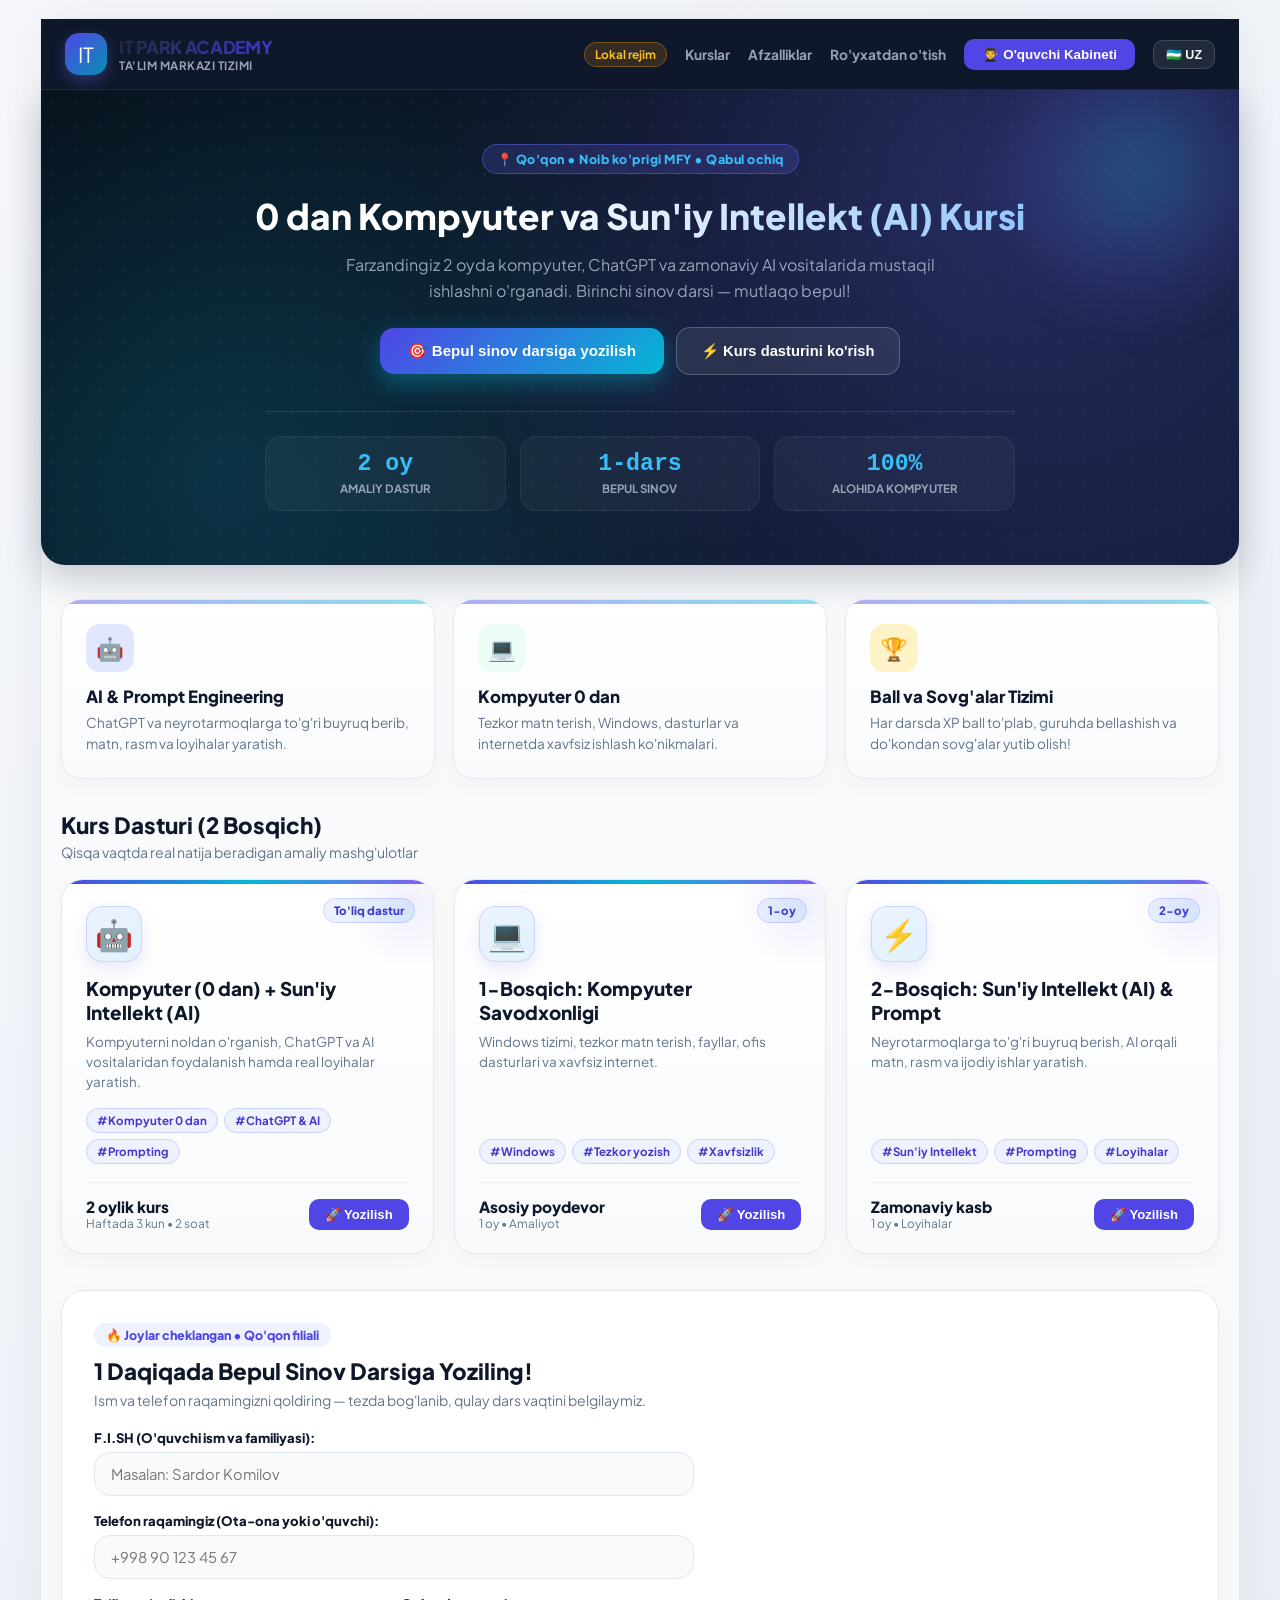
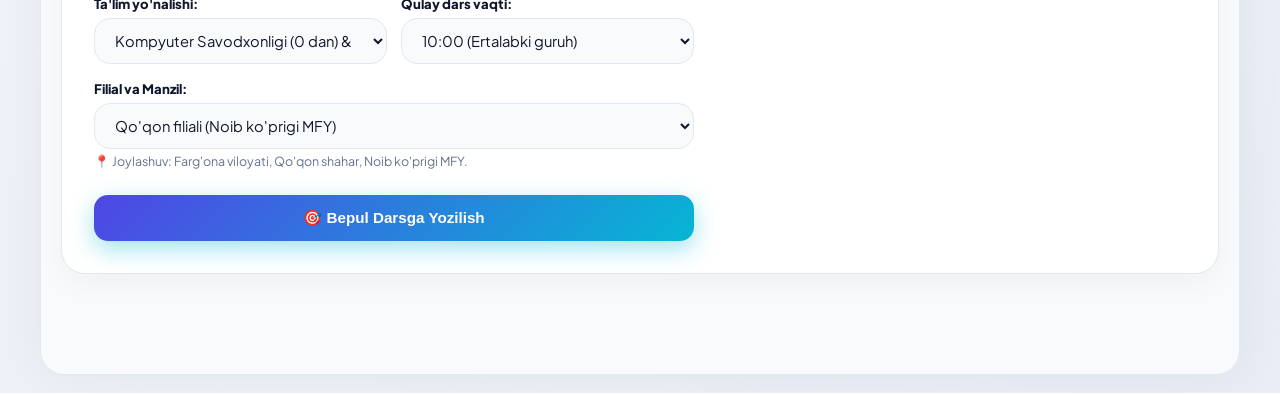
==== commit 2ed7eb92: "Refine landing page copy, hero metrics, course card badges, and registration CTA" ====
--- a/it_kurs_ball/index.html
+++ b/it_kurs_ball/index.html
@@ -54,15 +54,15 @@
          ======================================================== -->
     <main id="viewGuestLanding" class="view-section">
       <!-- Hero Section -->
-      <section class="landing-hero" style="border-radius: 0 0 20px 20px;">
-        <div style="display:inline-block; background:rgba(255,255,255,0.15); border:1px solid rgba(255,255,255,0.25); padding:4px 14px; border-radius:20px; font-size:0.8rem; font-weight:700; margin-bottom:12px;">
-          📍 Faqat Qo'qon shahar — Noib ko'prigi MFY
-        </div>
-        <h2 class="hero-title-main" data-i18n="heroTitle" style="font-size: 1.85rem; max-width: 800px; margin: 0 auto 14px;">
-          Kompyuter Savodxonligi (0 dan) va Sun'iy Intellekt (AI) Kurslari
+      <section class="landing-hero" style="border-radius: 0 0 24px 24px;">
+        <div class="hero-pill-badge">
+          📍 Qo'qon • Noib ko'prigi MFY • Qabul ochiq
+        </div>
+        <h2 class="hero-title-main" data-i18n="heroTitle" style="max-width: 780px; margin: 0 auto 14px;">
+          0 dan Kompyuter va Sun'iy Intellekt (AI) Kursi
         </h2>
-        <p class="hero-subtitle-main" data-i18n="heroSubtitle" style="font-size: 0.95rem; margin-bottom: 24px;">
-          Bolalarga kompyuterni 0 dan o'rgatish, zamonaviy Sun'iy Intellekt (AI, ChatGPT) bilan ishlash va Prompt Engineering bo'yicha amaliy mashg'ulotlar. Qo'qondagi Noib ko'prigi MFY filialida!
+        <p class="hero-subtitle-main" data-i18n="heroSubtitle" style="margin-bottom: 24px;">
+          Farzandingiz 2 oyda kompyuter, ChatGPT va zamonaviy AI vositalarida mustaqil ishlashni o'rganadi. Birinchi sinov darsi — mutlaqo bepul!
         </p>
 
         <div class="hero-cta-wrap">
@@ -70,8 +70,23 @@
             <span data-i18n="btnRegisterTrial">🎯 Bepul sinov darsiga yozilish</span>
           </button>
           <button class="btn-hero-secondary" onclick="scrollToCourses()">
-            <span>Yo'nalish bilan tanishish 🤖</span>
+            <span>⚡ Kurs dasturini ko'rish</span>
           </button>
+        </div>
+
+        <div class="hero-metrics-grid">
+          <div class="metric-item-box">
+            <div class="metric-val">2 oy</div>
+            <div class="metric-lbl">Amaliy dastur</div>
+          </div>
+          <div class="metric-item-box">
+            <div class="metric-val">1-dars</div>
+            <div class="metric-lbl">Bepul sinov</div>
+          </div>
+          <div class="metric-item-box">
+            <div class="metric-val">100%</div>
+            <div class="metric-lbl">Alohida kompyuter</div>
+          </div>
         </div>
       </section>
 
@@ -80,25 +95,25 @@
         <div id="featuresSection" class="landing-features-grid" style="margin-top: 10px;">
           <div class="feat-card">
             <div class="feat-icon-bubble" style="background:#e0e7ff; color:#4338ca;">🤖</div>
-            <h4 class="feat-title">Sun'iy Intellekt & Prompt Engineering</h4>
-            <p class="feat-desc">Bolalarga AI (Sun'iy intellekt) qanday ishlashi, ChatGPT va neyrotarmoqlarga to'g'ri topshiriq (prompt) berish san'atini o'rgatamiz.</p>
+            <h4 class="feat-title">AI & Prompt Engineering</h4>
+            <p class="feat-desc">ChatGPT va neyrotarmoqlarga to'g'ri buyruq berib, matn, rasm va loyihalar yaratish.</p>
           </div>
           <div class="feat-card">
             <div class="feat-icon-bubble" style="background:#ecfdf5; color:#047857;">💻</div>
-            <h4 class="feat-title">Kompyuterni 0 dan O'rganish</h4>
-            <p class="feat-desc">Kompyuterdan to'g'ri foydalanish, tezkor matn terish, dasturlar, fayllar bilan ishlash va internet xavfsizligi.</p>
+            <h4 class="feat-title">Kompyuter 0 dan</h4>
+            <p class="feat-desc">Tezkor matn terish, Windows, dasturlar va internetda xavfsiz ishlash ko'nikmalari.</p>
           </div>
           <div class="feat-card">
-            <div class="feat-icon-bubble" style="background:#fef3c7; color:#b45309;">📍</div>
-            <h4 class="feat-title">Qo'qon — Noib Ko'prigi MFY</h4>
-            <p class="feat-desc">Har bir bolaga alohida zamonaviy kompyuter, shinam o'quv xonalari va tajribali ustozlar ko'magi.</p>
+            <div class="feat-icon-bubble" style="background:#fef3c7; color:#b45309;">🏆</div>
+            <h4 class="feat-title">Ball va Sovg'alar Tizimi</h4>
+            <p class="feat-desc">Har darsda XP ball to'plab, guruhda bellashish va do'kondan sovg'alar yutib olish!</p>
           </div>
         </div>
 
         <!-- Kurslar Ro'yxati -->
         <div style="margin: 30px 0 10px;">
-          <h3 style="font-size: 1.4rem; font-weight: 800; color: #0f172a; margin-bottom: 4px;">Asosiy Ta'lim Yo'nalishi</h3>
-          <p style="font-size: 0.88rem; color: #64748b; margin-bottom: 16px;">Bizda yagona va chuqurlashtirilgan amaliy dastur asosida ta'lim beriladi</p>
+          <h3 style="font-size: 1.4rem; font-weight: 900; color: #0f172a; margin-bottom: 4px;">Kurs Dasturi (2 Bosqich)</h3>
+          <p style="font-size: 0.88rem; color: #64748b; margin-bottom: 16px;">Qisqa vaqtda real natija beradigan amaliy mashg'ulotlar</p>
           <div class="courses-catalog-grid" id="guestCoursesGrid">
             <!-- JS orqali to'ldiriladi -->
           </div>
@@ -106,12 +121,12 @@
 
         <!-- Ro'yxatdan O'tish Formasi (Bosh sahifaning o'zida) -->
         <section id="registerSection" class="landing-register-section">
-          <div class="clean-badge">Qo'qon filiali • Qabul ochiq</div>
-          <h3 style="font-size: 1.35rem; font-weight: 800; color: #0f172a; margin-bottom: 6px;">
-            Bepul Sinov Darsiga Ro'yxatdan O'tish
+          <div class="clean-badge">🔥 Joylar cheklangan • Qo'qon filiali</div>
+          <h3 style="font-size: 1.4rem; font-weight: 900; color: #0f172a; margin-bottom: 6px;">
+            1 Daqiqada Bepul Sinov Darsiga Yoziling!
           </h3>
-          <p style="font-size: 0.86rem; color: #64748b; margin-bottom: 20px;">
-            Ma'lumotlaringizni qoldiring, administratorimiz siz bilan bog'lanib, o'quvchi uchun qulay dars vaqtini belgilaydi.
+          <p style="font-size: 0.88rem; color: #64748b; margin-bottom: 20px;">
+            Ism va telefon raqamingizni qoldiring — tezda bog'lanib, qulay dars vaqtini belgilaymiz.
           </p>
 
           <form id="guestRegisterForm" onsubmit="submitGuestRegistration(event)" style="max-width: 600px;">
@@ -152,8 +167,8 @@
               <small style="color: #64748b; font-size: 0.78rem; margin-top: 4px; display: block;">📍 Joylashuv: Farg'ona viloyati, Qo'qon shahar, Noib ko'prigi MFY.</small>
             </div>
 
-            <button type="submit" class="btn-primary" style="margin-top: 10px; width: 100%; padding: 12px;">
-              Arizani Yuborish
+            <button type="submit" class="btn-hero-lead" style="margin-top: 10px; width: 100%; justify-content: center; padding: 14px;">
+              🎯 Bepul Darsga Yozilish
             </button>
           </form>
         </section>
@@ -165,18 +180,18 @@
          ======================================================== -->
     <main id="viewStudentPortal" class="view-section" style="display: none;">
       <!-- O'quvchi ma'lumoti paneli -->
-      <div style="background: #ffffff; padding: 16px 22px; border-bottom: 1.5px solid #e2e8f0; display: flex; align-items: center; justify-content: space-between; flex-wrap: wrap; gap: 12px;">
+      <div class="student-portal-header" style="background: #ffffff; padding: 16px 22px; border-bottom: 1.5px solid #e2e8f0; display: flex; align-items: center; justify-content: space-between; flex-wrap: wrap; gap: 12px;">
         <div style="display: flex; align-items: center; gap: 12px;">
           <img src="" id="stHeaderAvatar" style="width: 44px; height: 44px; border-radius: 12px;">
           <div>
             <h3 style="font-size: 1.1rem; font-weight: 800; color: #0f172a;" id="stHeaderName">O'quvchi Ismi</h3>
-            <div style="display: flex; align-items: center; gap: 8px; margin-top: 2px;">
+            <div style="display: flex; align-items: center; gap: 8px; margin-top: 2px; flex-wrap: wrap;">
               <span style="font-size: 0.8rem; color: #64748b;" id="stHeaderGroup">1-Guruh</span>
               <span style="font-size: 0.78rem; font-weight: 800; color: #4f46e5; background: #eef2ff; padding: 1px 8px; border-radius: 6px;" id="stHeaderId">ID: #1</span>
             </div>
           </div>
         </div>
-        <div style="display: flex; align-items: center; gap: 10px;">
+        <div class="student-portal-actions" style="display: flex; align-items: center; gap: 10px; flex-wrap: wrap;">
           <button type="button" class="btn-sm-action" onclick="setStudentSubTab('idcard')" style="background: #eef2ff; color: #4338ca; border: 1.5px solid #c7d2fe; padding: 6px 12px; border-radius: 8px; font-weight: 800; cursor: pointer;">
             🪪 Guvohnoma
           </button>
@@ -244,8 +259,16 @@
                   </select>
                 </div>
                 <div class="form-group">
-                  <label>GitHub yoki Figma havolasi:</label>
+                  <label>GitHub yoki Figma havolasi (ixtiyoriy):</label>
                   <input type="url" id="hwLinkInput" class="app-input" placeholder="https://github.com/... yoki https://figma.com/...">
+                </div>
+                <div class="form-group">
+                  <label>📷 Rasm / Skrinshot yuklash (ixtiyoriy):</label>
+                  <input type="file" id="hwImageInput" accept="image/*" class="app-input" style="padding: 8px;" onchange="handleHomeworkImageSelect(this)">
+                  <div id="hwImagePreviewWrap" style="display:none; margin-top:8px; position:relative;">
+                    <img id="hwImagePreview" src="" alt="Tanlangan rasm" style="max-width:100%; max-height:180px; border-radius:10px; border:1px solid #cbd5e1; display:block;">
+                    <button type="button" onclick="clearHomeworkImage()" style="margin-top:6px; background:#fee2e2; color:#b91c1c; border:none; padding:4px 10px; border-radius:6px; font-size:0.78rem; font-weight:700; cursor:pointer;">✕ Rasmni olib tashlash</button>
+                  </div>
                 </div>
                 <div class="form-group">
                   <label>Qisqacha izoh:</label>
--- a/it_kurs_ball/style.css
+++ b/it_kurs_ball/style.css
@@ -2020,16 +2020,68 @@
 }
 
 /* 1. PUBLIC LANDING SECTION */
+@keyframes heroOrbFloat {
+  0%, 100% { transform: translate(0, 0) scale(1); opacity: 0.75; }
+  50% { transform: translate(-18px, 14px) scale(1.12); opacity: 1; }
+}
+
+@keyframes heroTitleShimmer {
+  0% { background-position: 0% 50%; }
+  50% { background-position: 100% 50%; }
+  100% { background-position: 0% 50%; }
+}
+
+@keyframes ctaShine {
+  0% { left: -75%; }
+  25%, 100% { left: 135%; }
+}
+
+@keyframes modalPopIn {
+  from { opacity: 0; transform: scale(0.94) translateY(14px); }
+  to { opacity: 1; transform: scale(1) translateY(0); }
+}
+
 .landing-hero {
-  background: radial-gradient(circle at 80% 20%, rgba(99, 102, 241, 0.15) 0%, transparent 60%),
-              linear-gradient(135deg, #090d16 0%, #0f172a 100%);
+  background: radial-gradient(circle at 80% 20%, rgba(99, 102, 241, 0.25) 0%, transparent 55%),
+              radial-gradient(circle at 15% 80%, rgba(6, 182, 212, 0.2) 0%, transparent 50%),
+              linear-gradient(135deg, #070b14 0%, #0f172a 55%, #111c36 100%);
   color: #ffffff;
-  padding: 50px 24px;
+  padding: 54px 24px;
   border-radius: 0 0 28px 28px;
   text-align: center;
   position: relative;
   overflow: hidden;
-  box-shadow: 0 10px 30px rgba(15, 23, 42, 0.15);
+  box-shadow: 0 14px 36px rgba(15, 23, 42, 0.22);
+}
+
+.landing-hero::before {
+  content: '';
+  position: absolute;
+  inset: 0;
+  background-image: radial-gradient(rgba(148, 163, 184, 0.14) 1px, transparent 1px);
+  background-size: 24px 24px;
+  pointer-events: none;
+  z-index: 0;
+}
+
+.landing-hero::after {
+  content: '';
+  position: absolute;
+  top: -80px;
+  right: -60px;
+  width: 320px;
+  height: 320px;
+  border-radius: 50%;
+  background: radial-gradient(circle, rgba(56, 189, 248, 0.28) 0%, rgba(99, 102, 241, 0.14) 45%, transparent 70%);
+  filter: blur(22px);
+  animation: heroOrbFloat 7s ease-in-out infinite;
+  pointer-events: none;
+  z-index: 0;
+}
+
+.landing-hero > * {
+  position: relative;
+  z-index: 2;
 }
 
 .hero-pill-badge {
@@ -2038,7 +2090,8 @@
   gap: 8px;
   padding: 6px 14px;
   background: rgba(99, 102, 241, 0.2);
-  border: 1px solid rgba(99, 102, 241, 0.4);
+  border: 1px solid rgba(99, 102, 241, 0.45);
+  backdrop-filter: blur(8px);
   color: #38bdf8;
   font-size: 0.78rem;
   font-weight: 800;
@@ -2052,7 +2105,9 @@
   font-weight: 900;
   line-height: 1.25;
   margin-bottom: 16px;
-  background: linear-gradient(135deg, #ffffff 30%, #93c5fd 100%);
+  background: linear-gradient(120deg, #ffffff 15%, #93c5fd 45%, #38bdf8 65%, #ffffff 90%);
+  background-size: 220% 220%;
+  animation: heroTitleShimmer 6s ease infinite;
   -webkit-background-clip: text;
   -webkit-text-fill-color: transparent;
 }
@@ -2086,13 +2141,28 @@
   font-weight: 800;
   border: none;
   cursor: pointer;
-  box-shadow: 0 6px 20px rgba(6, 182, 212, 0.35);
-  transition: transform 0.2s, box-shadow 0.2s;
+  position: relative;
+  overflow: hidden;
+  box-shadow: 0 8px 24px rgba(6, 182, 212, 0.38);
+  transition: transform 0.22s cubic-bezier(0.22, 1, 0.36, 1), box-shadow 0.22s ease;
+}
+
+.btn-hero-lead::after {
+  content: '';
+  position: absolute;
+  top: 0;
+  left: -75%;
+  width: 50%;
+  height: 100%;
+  background: linear-gradient(90deg, transparent, rgba(255, 255, 255, 0.32), transparent);
+  transform: skewX(-22deg);
+  animation: ctaShine 4.5s ease-in-out infinite;
+  pointer-events: none;
 }
 
 .btn-hero-lead:hover {
-  transform: translateY(-2px);
-  box-shadow: 0 10px 28px rgba(6, 182, 212, 0.45);
+  transform: translateY(-3px) scale(1.01);
+  box-shadow: 0 12px 32px rgba(6, 182, 212, 0.52);
 }
 
 .btn-hero-secondary {
@@ -2101,16 +2171,19 @@
   gap: 8px;
   padding: 14px 24px;
   background: rgba(255, 255, 255, 0.08);
-  border: 1px solid rgba(255, 255, 255, 0.2);
+  backdrop-filter: blur(10px);
+  border: 1px solid rgba(255, 255, 255, 0.22);
   color: #fff;
   border-radius: 14px;
   font-size: 0.92rem;
   font-weight: 700;
   cursor: pointer;
-  transition: background 0.2s;
+  transition: background 0.2s, transform 0.2s, border-color 0.2s;
 }
 .btn-hero-secondary:hover {
   background: rgba(255, 255, 255, 0.16);
+  border-color: rgba(56, 189, 248, 0.55);
+  transform: translateY(-2px);
 }
 
 .hero-metrics-grid {
@@ -2154,17 +2227,36 @@
 }
 
 .feat-card {
-  background: #ffffff;
+  background: linear-gradient(180deg, #ffffff 0%, #f8fafc 100%);
   border: 1.5px solid #e2e8f0;
-  border-radius: 18px;
-  padding: 22px;
-  box-shadow: 0 4px 14px rgba(0, 0, 0, 0.03);
-  transition: transform 0.2s ease, border-color 0.2s ease;
+  border-radius: 20px;
+  padding: 24px;
+  position: relative;
+  overflow: hidden;
+  box-shadow: 0 6px 20px rgba(15, 23, 42, 0.04);
+  transition: transform 0.25s cubic-bezier(0.22, 1, 0.36, 1), border-color 0.25s ease, box-shadow 0.25s ease;
+}
+
+.feat-card::before {
+  content: '';
+  position: absolute;
+  top: 0;
+  left: 0;
+  right: 0;
+  height: 3.5px;
+  background: linear-gradient(90deg, #4f46e5, #06b6d4);
+  opacity: 0.45;
+  transition: opacity 0.25s ease;
 }
 
 .feat-card:hover {
-  transform: translateY(-3px);
+  transform: translateY(-6px);
   border-color: #6366f1;
+  box-shadow: 0 16px 32px rgba(79, 70, 229, 0.14);
+}
+
+.feat-card:hover::before {
+  opacity: 1;
 }
 
 .feat-icon-bubble {
@@ -2176,6 +2268,15 @@
   justify-content: center;
   font-size: 1.4rem;
   margin-bottom: 14px;
+  transition: transform 0.25s cubic-bezier(0.22, 1, 0.36, 1);
+}
+
+.feat-card:hover .feat-icon-bubble {
+  transform: scale(1.1) rotate(-4deg);
+}
+
+.modal-overlay.active .modal-card {
+  animation: modalPopIn 0.24s cubic-bezier(0.22, 1, 0.36, 1);
 }
 
 .feat-title {
@@ -2200,22 +2301,44 @@
 }
 
 .course-card-box {
-  background: #ffffff;
+  background: linear-gradient(180deg, #ffffff 0%, #f8fafc 100%);
   border: 1.5px solid #e2e8f0;
-  border-radius: 20px;
-  padding: 24px;
-  box-shadow: 0 4px 16px rgba(0, 0, 0, 0.03);
+  border-radius: 22px;
+  padding: 26px 24px 22px;
+  box-shadow: 0 6px 20px rgba(15, 23, 42, 0.04);
   display: flex;
   flex-direction: column;
   justify-content: space-between;
   position: relative;
   overflow: hidden;
-  transition: all 0.2s ease;
+  transition: transform 0.25s cubic-bezier(0.22, 1, 0.36, 1), box-shadow 0.25s ease, border-color 0.25s ease;
+}
+
+.course-card-box::before {
+  content: '';
+  position: absolute;
+  top: 0;
+  left: 0;
+  right: 0;
+  height: 4px;
+  background: linear-gradient(90deg, #4f46e5, #06b6d4, #8b5cf6);
+}
+
+.course-card-box::after {
+  content: '';
+  position: absolute;
+  top: -40px;
+  right: -40px;
+  width: 130px;
+  height: 130px;
+  border-radius: 50%;
+  background: radial-gradient(circle, rgba(99, 102, 241, 0.1) 0%, transparent 70%);
+  pointer-events: none;
 }
 
 .course-card-box:hover {
-  transform: translateY(-4px);
-  box-shadow: 0 12px 30px rgba(99, 102, 241, 0.12);
+  transform: translateY(-6px);
+  box-shadow: 0 18px 36px rgba(79, 70, 229, 0.15);
   border-color: #818cf8;
 }
 
@@ -2223,8 +2346,9 @@
   position: absolute;
   top: 18px;
   right: 18px;
-  background: #eef2ff;
-  color: #4f46e5;
+  background: linear-gradient(135deg, #eef2ff, #e0f2fe);
+  color: #4338ca;
+  border: 1px solid #c7d2fe;
   font-size: 0.72rem;
   font-weight: 800;
   padding: 4px 10px;
@@ -2232,8 +2356,22 @@
 }
 
 .course-icon-tag {
-  font-size: 2.2rem;
-  margin-bottom: 12px;
+  width: 56px;
+  height: 56px;
+  border-radius: 16px;
+  background: linear-gradient(135deg, #eef2ff 0%, #e0f2fe 100%);
+  border: 1px solid rgba(99, 102, 241, 0.2);
+  display: flex;
+  align-items: center;
+  justify-content: center;
+  font-size: 1.9rem;
+  margin-bottom: 14px;
+  box-shadow: 0 6px 16px rgba(79, 70, 229, 0.12);
+  transition: transform 0.25s cubic-bezier(0.22, 1, 0.36, 1);
+}
+
+.course-card-box:hover .course-icon-tag {
+  transform: scale(1.08) rotate(-4deg);
 }
 
 .course-name-title {
@@ -2259,12 +2397,18 @@
 }
 
 .course-tag-pill {
-  background: #f1f5f9;
-  color: #334155;
+  background: #eef2ff;
+  color: #4338ca;
+  border: 1px solid #c7d2fe;
   font-size: 0.72rem;
   font-weight: 700;
-  padding: 3px 8px;
-  border-radius: 6px;
+  padding: 4px 10px;
+  border-radius: 20px;
+  transition: background 0.2s, color 0.2s;
+}
+
+.course-card-box:hover .course-tag-pill {
+  background: #e0e7ff;
 }
 
 .course-footer-row {
@@ -3273,8 +3417,44 @@
 }
 
 @media (max-width: 768px) {
+  html, body {
+    overflow-x: hidden;
+  }
   .top-navbar {
-    padding: 10px 14px;
+    padding: 10px 12px;
+    flex-wrap: wrap;
+    gap: 8px;
+  }
+  .student-portal-header {
+    padding: 12px 14px !important;
+    gap: 10px !important;
+  }
+  .student-portal-actions {
+    width: 100%;
+    gap: 6px !important;
+    justify-content: flex-start;
+  }
+  .student-portal-actions .btn-sm-action {
+    font-size: 0.78rem !important;
+    padding: 6px 10px !important;
+  }
+  #stHeaderXp {
+    font-size: 0.82rem !important;
+    padding: 5px 10px !important;
+    margin-left: auto;
+  }
+  .sub-tabs-bar {
+    overflow-x: auto;
+    -webkit-overflow-scrolling: touch;
+    scrollbar-width: none;
+    padding: 8px 12px !important;
+    gap: 6px !important;
+  }
+  .sub-tabs-bar::-webkit-scrollbar {
+    display: none;
+  }
+  #stActiveTasksBox {
+    grid-template-columns: 1fr !important;
   }
   .brand-info {
     gap: 8px;
@@ -3412,6 +3592,14 @@
 }
 
 @media (max-width: 480px) {
+  .cloud-status-badge {
+    font-size: 0.7rem !important;
+    padding: 4px 8px !important;
+    max-width: 125px;
+    overflow: hidden;
+    text-overflow: ellipsis;
+    white-space: nowrap;
+  }
   .crm-stats-summary {
     grid-template-columns: 1fr;
   }
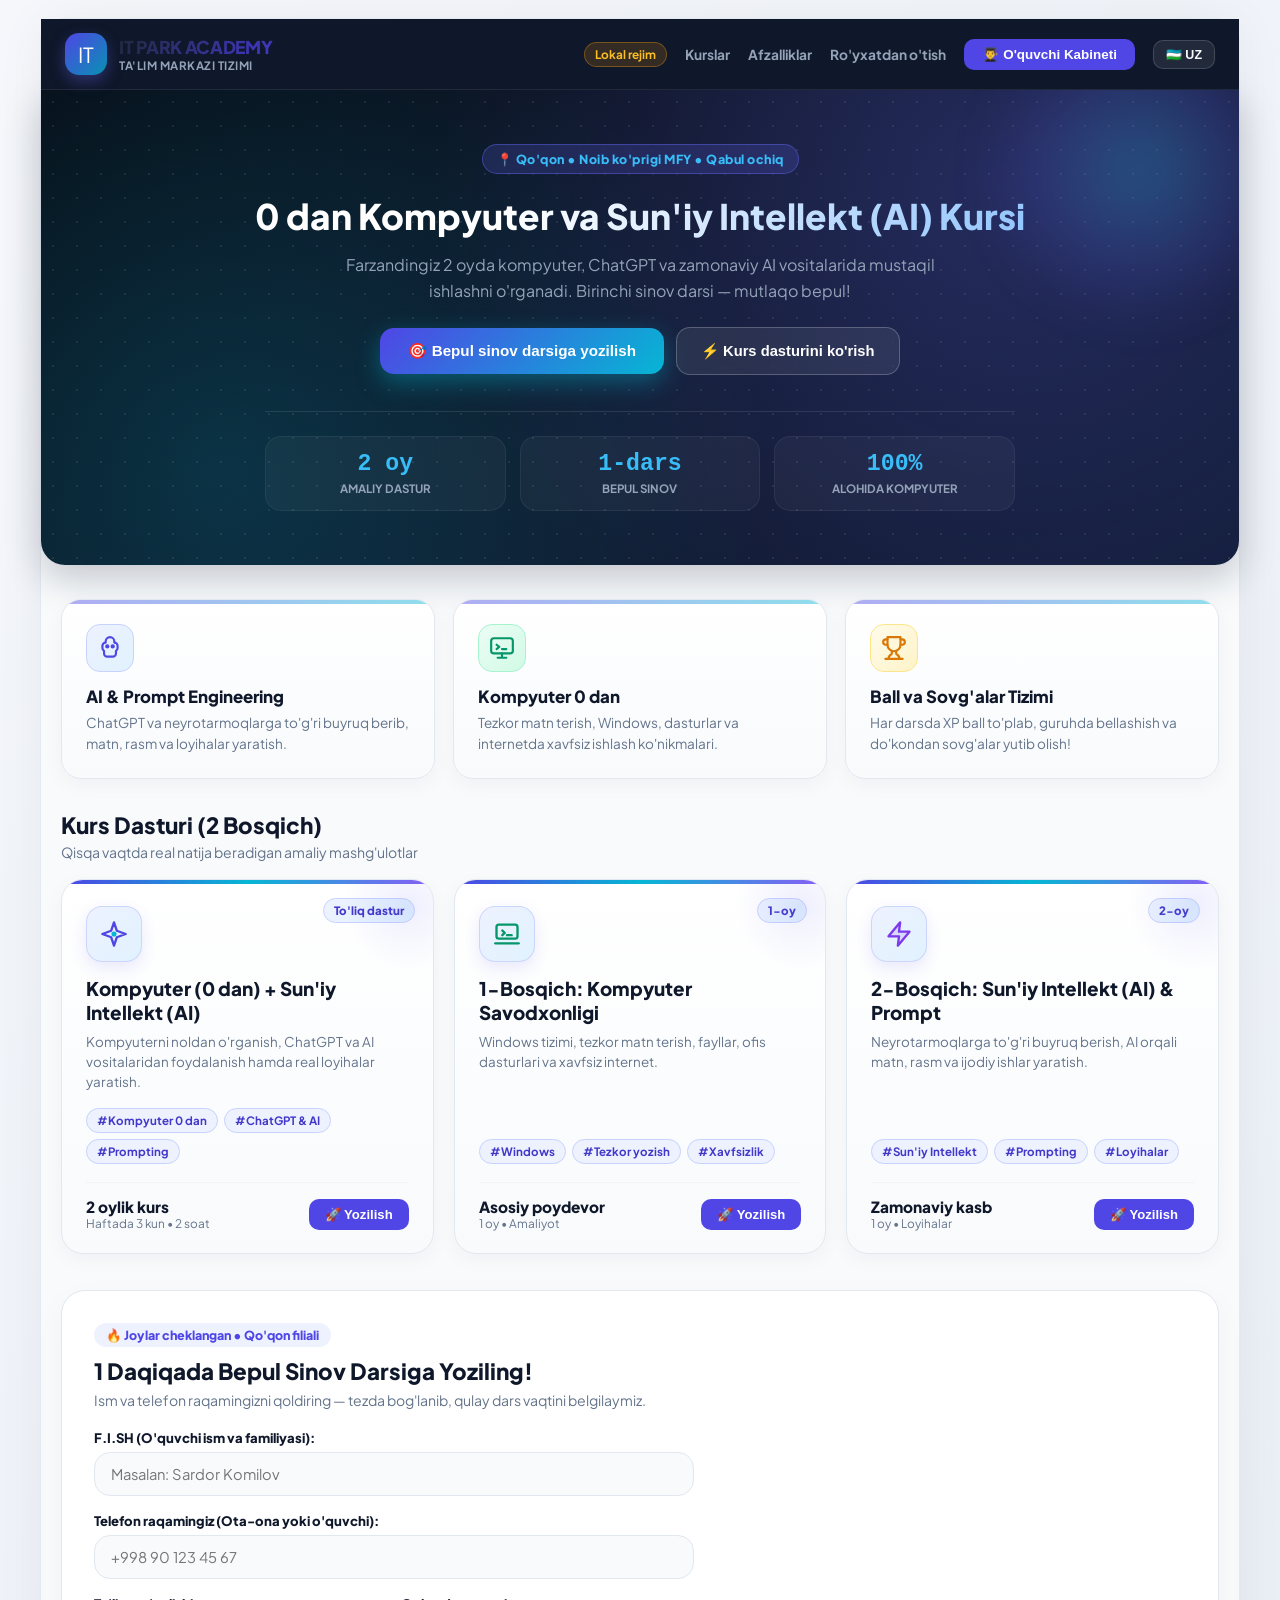
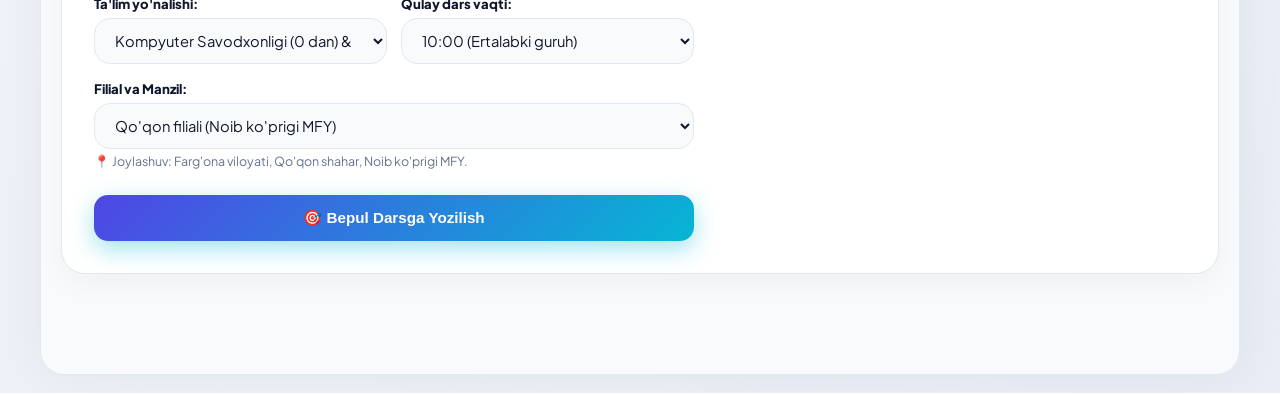
==== commit cd88bf34: "Replace emoji icons with custom vector SVG emblems on landing cards" ====
--- a/it_kurs_ball/index.html
+++ b/it_kurs_ball/index.html
@@ -94,17 +94,34 @@
         <!-- Afzalliklar -->
         <div id="featuresSection" class="landing-features-grid" style="margin-top: 10px;">
           <div class="feat-card">
-            <div class="feat-icon-bubble" style="background:#e0e7ff; color:#4338ca;">🤖</div>
+            <div class="feat-icon-bubble" style="background: linear-gradient(135deg, #eef2ff, #e0f2fe); border: 1px solid #c7d2fe;">
+              <svg width="26" height="26" viewBox="0 0 24 24" fill="none" stroke="url(#gradAi)" stroke-width="2" stroke-linecap="round" stroke-linejoin="round">
+                <defs><linearGradient id="gradAi" x1="0" y1="0" x2="24" y2="24"><stop offset="0%" stop-color="#4f46e5"/><stop offset="100%" stop-color="#06b6d4"/></linearGradient></defs>
+                <path d="M12 2a4 4 0 0 1 4 4v1a3 3 0 0 1 3 3v2a3 3 0 0 1-1.5 2.6V17a3 3 0 0 1-3 3h-5a3 3 0 0 1-3-3v-2.4A3 3 0 0 1 5 12v-2a3 3 0 0 1 3-3V6a4 4 0 0 1 4-4z"/>
+                <circle cx="9.5" cy="10.5" r="1" fill="#4f46e5"/><circle cx="14.5" cy="10.5" r="1" fill="#06b6d4"/>
+                <path d="M9.5 14.5h5"/>
+              </svg>
+            </div>
             <h4 class="feat-title">AI & Prompt Engineering</h4>
             <p class="feat-desc">ChatGPT va neyrotarmoqlarga to'g'ri buyruq berib, matn, rasm va loyihalar yaratish.</p>
           </div>
           <div class="feat-card">
-            <div class="feat-icon-bubble" style="background:#ecfdf5; color:#047857;">💻</div>
+            <div class="feat-icon-bubble" style="background: linear-gradient(135deg, #ecfdf5, #d1fae5); border: 1px solid #a7f3d0;">
+              <svg width="26" height="26" viewBox="0 0 24 24" fill="none" stroke="url(#gradPc)" stroke-width="2" stroke-linecap="round" stroke-linejoin="round">
+                <defs><linearGradient id="gradPc" x1="0" y1="0" x2="24" y2="24"><stop offset="0%" stop-color="#059669"/><stop offset="100%" stop-color="#0891b2"/></linearGradient></defs>
+                <rect x="2" y="3" width="20" height="14" rx="2.5"/><path d="M8 21h8M12 17v4"/><path d="M7 9l2.5 2L7 13M12 13h4"/>
+              </svg>
+            </div>
             <h4 class="feat-title">Kompyuter 0 dan</h4>
             <p class="feat-desc">Tezkor matn terish, Windows, dasturlar va internetda xavfsiz ishlash ko'nikmalari.</p>
           </div>
           <div class="feat-card">
-            <div class="feat-icon-bubble" style="background:#fef3c7; color:#b45309;">🏆</div>
+            <div class="feat-icon-bubble" style="background: linear-gradient(135deg, #fffbeb, #fef3c7); border: 1px solid #fde68a;">
+              <svg width="26" height="26" viewBox="0 0 24 24" fill="none" stroke="url(#gradAward)" stroke-width="2" stroke-linecap="round" stroke-linejoin="round">
+                <defs><linearGradient id="gradAward" x1="0" y1="0" x2="24" y2="24"><stop offset="0%" stop-color="#d97706"/><stop offset="100%" stop-color="#f59e0b"/></linearGradient></defs>
+                <path d="M6 9H4.5a2.5 2.5 0 0 1 0-5H6M18 9h1.5a2.5 2.5 0 0 0 0-5H18"/><path d="M4 22h16M10 14.66V17c0 .55-.47.98-.97 1.21C7.85 18.75 7 20.24 7 22M14 14.66V17c0 .55.47.98.97 1.21C16.15 18.75 17 20.24 17 22"/><path d="M18 2H6v7a6 6 0 0 0 12 0V2Z"/>
+              </svg>
+            </div>
             <h4 class="feat-title">Ball va Sovg'alar Tizimi</h4>
             <p class="feat-desc">Har darsda XP ball to'plab, guruhda bellashish va do'kondan sovg'alar yutib olish!</p>
           </div>
